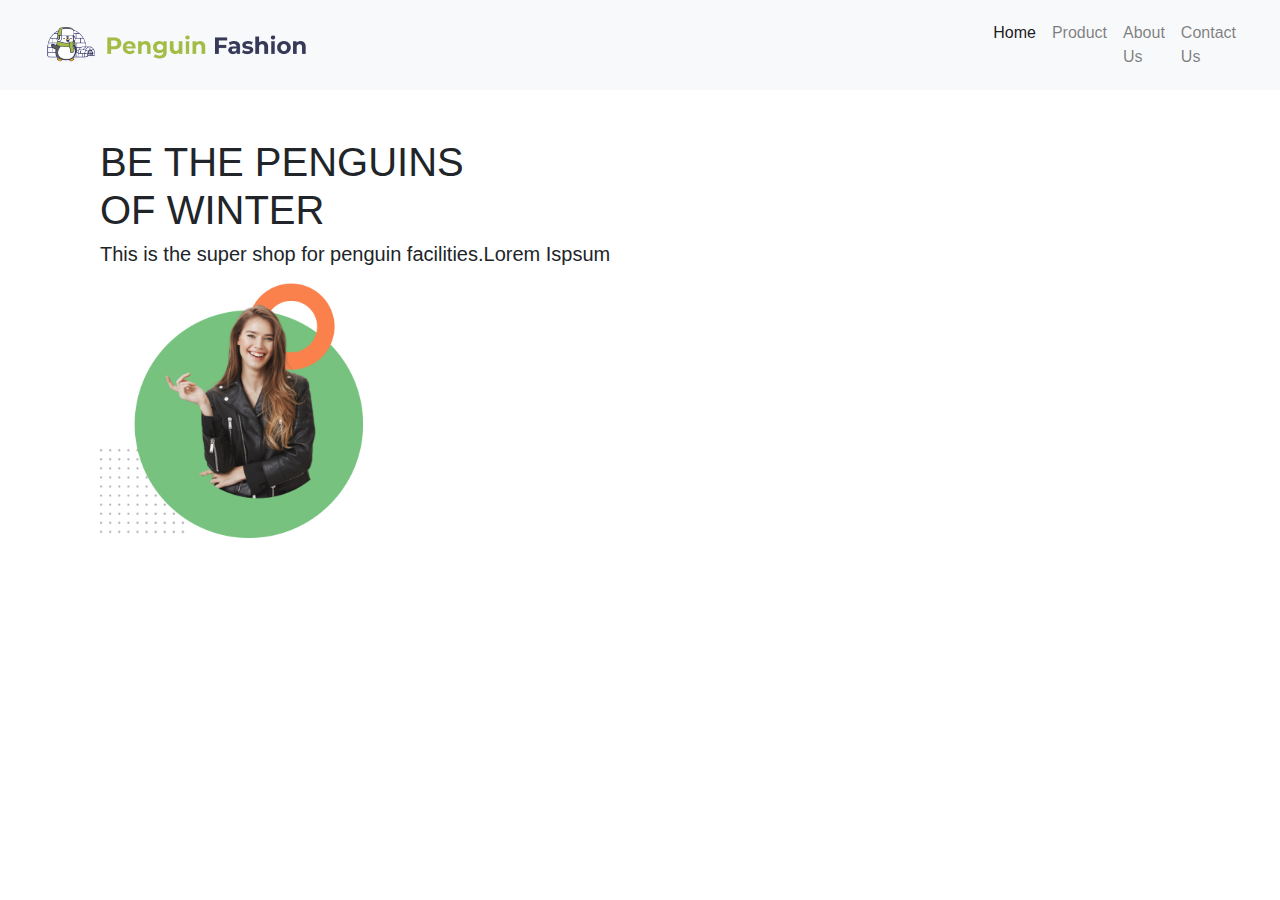
==== index.html @ 09fc7a87 "add" ====
<!doctype html>
<html lang="en">
  <head>
    <!-- Required meta tags -->
    <meta charset="utf-8">
    <meta name="viewport" content="width=device-width, initial-scale=1, shrink-to-fit=no">

    <!-- Bootstrap CSS -->
    <link rel="stylesheet" href="https://cdn.jsdelivr.net/npm/bootstrap@4.0.0/dist/css/bootstrap.min.css" integrity="sha384-Gn5384xqQ1aoWXA+058RXPxPg6fy4IWvTNh0E263XmFcJlSAwiGgFAW/dAiS6JXm" crossorigin="anonymous">
    <link rel="stylesheet" href="penguin.css">

    <title>Penguin Fashion Shop</title>
  </head>
  <body>
  <header class="">
    <nav class="navbar navbar-expand-lg navbar-light bg-light">
        <div class="container-fluid">
          <div class="container">
            <a class="navbar-brand" href="#"><img class="img-penguin" src="icon/a.png" alt=""></a>
          </div>
          <button class="navbar-toggler" type="button" data-bs-toggle="collapse" data-bs-target="#navbarNav" aria-controls="navbarNav" aria-expanded="false" aria-label="Toggle navigation">
            <span class="navbar-toggler-icon"></span>
          </button>
          <div class="collapse navbar-collapse spacing-nav" id="navbarNav ">
            <ul class="navbar-nav ">
              <li class="nav-item">
                <a class="nav-link active" aria-current="page" href="#">Home</a>
              </li>
              <li class="nav-item">
                <a class="nav-link" href="#">Product</a>
              </li>
              <li class="nav-item">
                <a class="nav-link" href="#">About Us</a>
              </li>
              <li class="nav-item">
                <a class="nav-link " href="#" tabindex="-1" aria-disabled="true">Contact Us</a>
              </li>
            </ul>
          </div>
        </div>
      </nav>

  </header>

  <main class="container mt-5">
  <div class="col-md-6">
  <h1 class="colours-p">BE THE PENGUINS<br>OF WINTER</h1>
  <h5>This is the super shop for penguin facilities.Lorem Ispsum</h5>

  </div>
  <div class="col-md-6">
    <img class="img-women" src="icon/green.png" alt="">
  </div>

  </main>

   






























    <script src="https://code.jquery.com/jquery-3.2.1.slim.min.js" integrity="sha384-KJ3o2DKtIkvYIK3UENzmM7KCkRr/rE9/Qpg6aAZGJwFDMVNA/GpGFF93hXpG5KkN" crossorigin="anonymous"></script>
    <script src="https://cdn.jsdelivr.net/npm/popper.js@1.12.9/dist/umd/popper.min.js" integrity="sha384-ApNbgh9B+Y1QKtv3Rn7W3mgPxhU9K/ScQsAP7hUibX39j7fakFPskvXusvfa0b4Q" crossorigin="anonymous"></script>
    <script src="https://cdn.jsdelivr.net/npm/bootstrap@4.0.0/dist/js/bootstrap.min.js" integrity="sha384-JZR6Spejh4U02d8jOt6vLEHfe/JQGiRRSQQxSfFWpi1MquVdAyjUar5+76PVCmYl" crossorigin="anonymous"></script>
  </body>
</html>
---- penguin.css ----
.img-penguin{
    width: 30%;
}
.spacing-nav{
   
    margin: 5px;
   
}
.img-women{
    width: 50%;
}
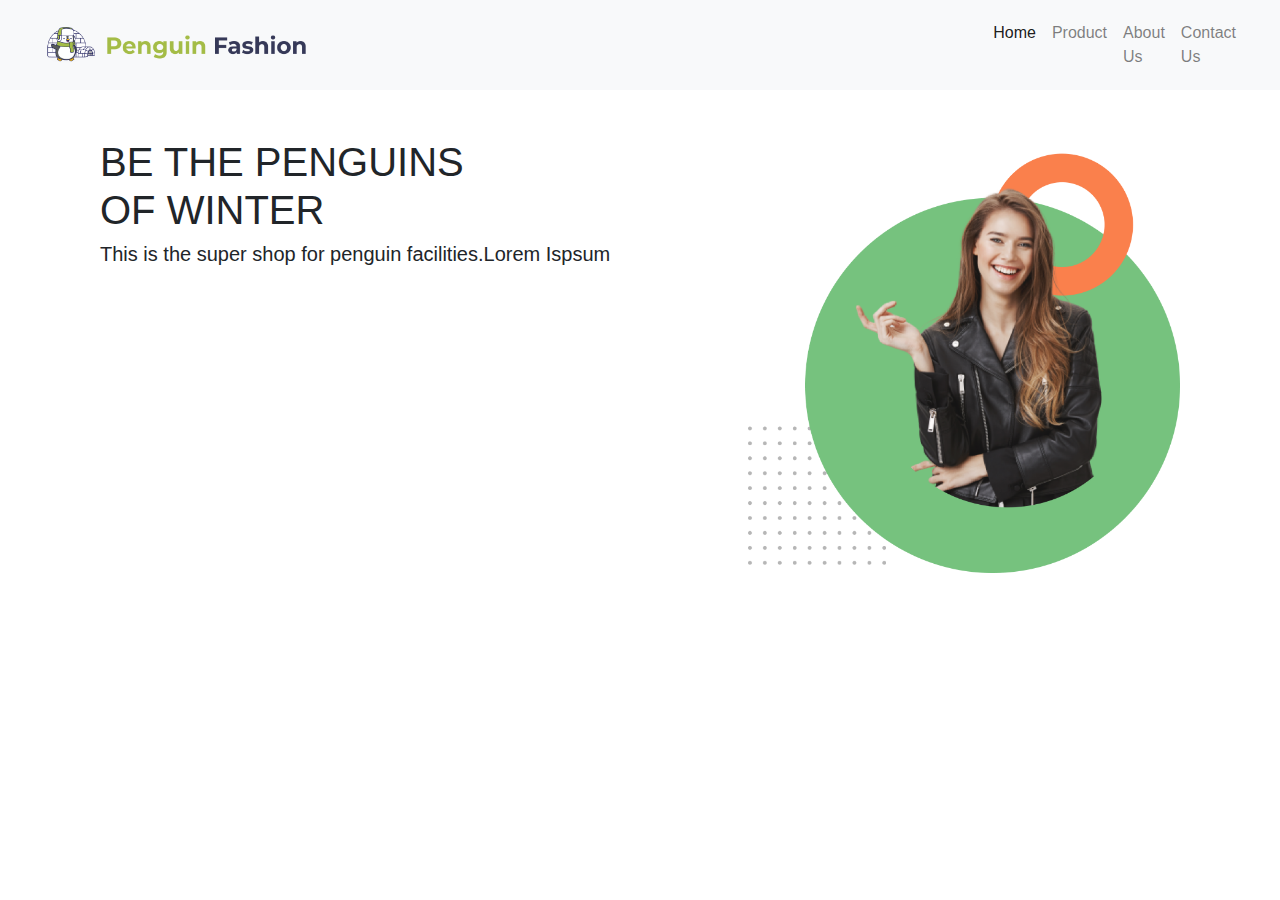
==== commit cfb9634e: "new section" ====
--- a/index.html
+++ b/index.html
@@ -42,15 +42,20 @@
 
   </header>
 
+  
   <main class="container mt-5">
-  <div class="col-md-6">
-  <h1 class="colours-p">BE THE PENGUINS<br>OF WINTER</h1>
-  <h5>This is the super shop for penguin facilities.Lorem Ispsum</h5>
-
-  </div>
-  <div class="col-md-6">
-    <img class="img-women" src="icon/green.png" alt="">
-  </div>
+    <div class="container">
+      <div class="row">
+        <div class="col-md-7">
+          <h1 class="colours-p">BE THE PENGUINS<br>OF WINTER</h1>
+          <h5>This is the super shop for penguin facilities.Lorem Ispsum</h5>
+        
+          </div>
+        <div class="col-md-5">
+          <img class="img-women" src="icon/green.png" alt="">
+        </div>
+      </div>
+  
 
   </main>
 
--- a/penguin.css
+++ b/penguin.css
@@ -7,5 +7,5 @@
    
 }
 .img-women{
-    width: 50%;
+    width: 100%;
 }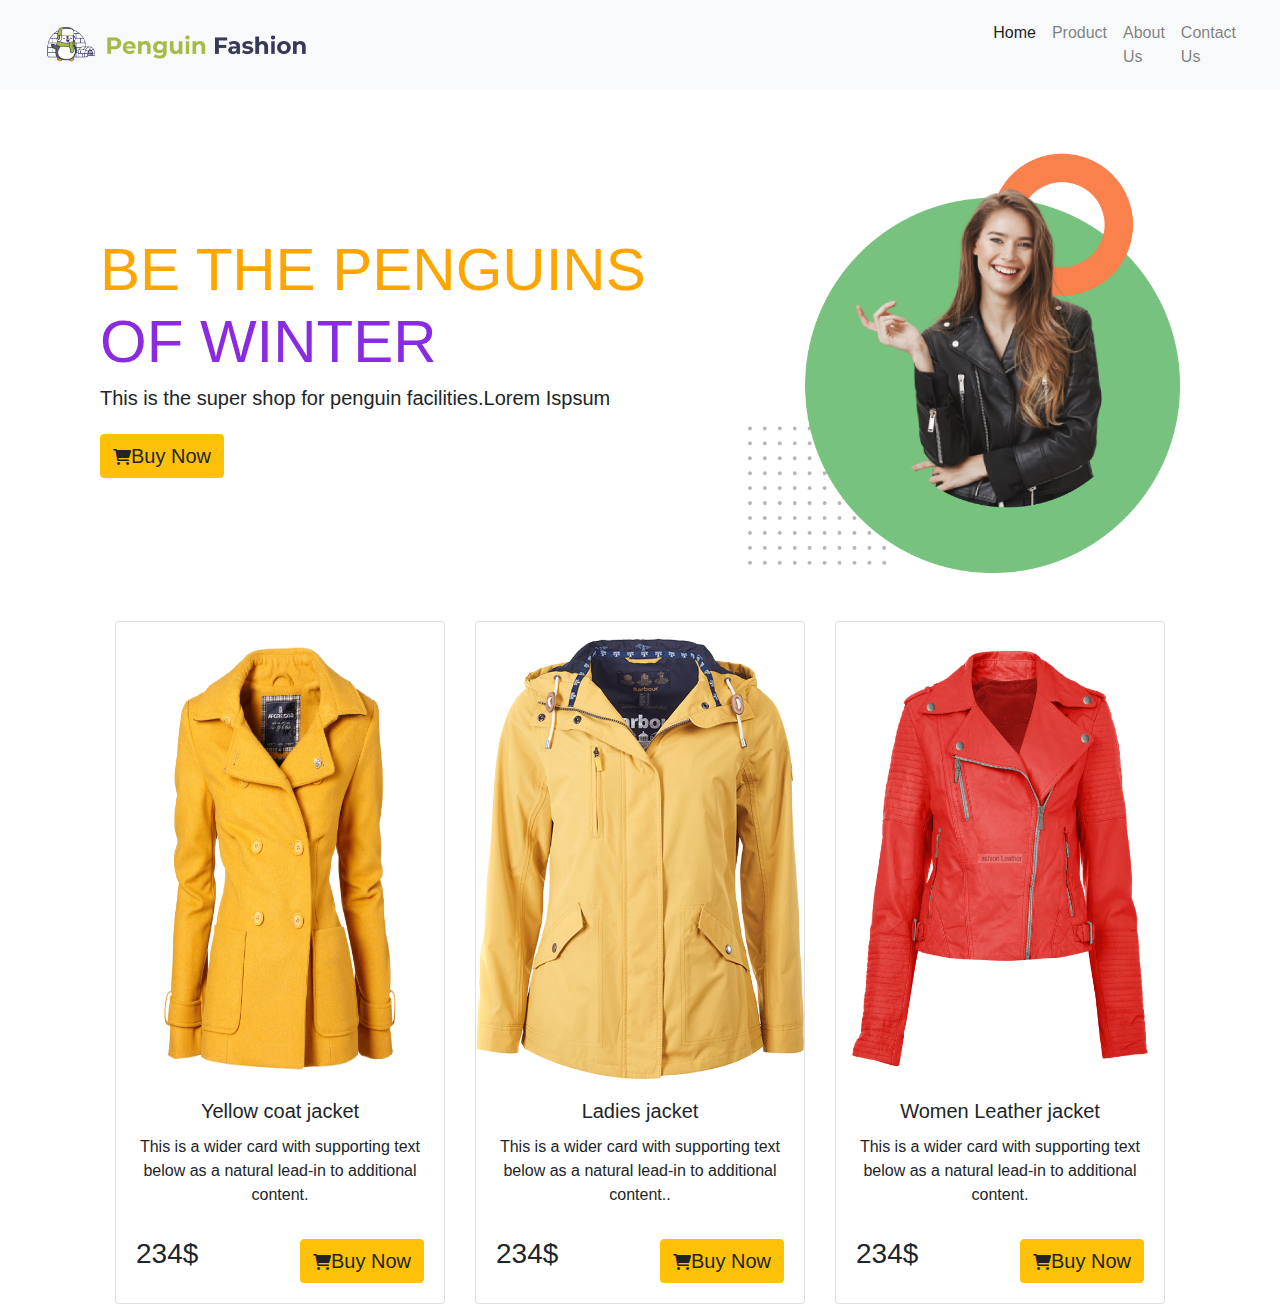
==== commit 81378941: "new section" ====
--- a/index.html
+++ b/index.html
@@ -7,8 +7,9 @@
 
     <!-- Bootstrap CSS -->
     <link rel="stylesheet" href="https://cdn.jsdelivr.net/npm/bootstrap@4.0.0/dist/css/bootstrap.min.css" integrity="sha384-Gn5384xqQ1aoWXA+058RXPxPg6fy4IWvTNh0E263XmFcJlSAwiGgFAW/dAiS6JXm" crossorigin="anonymous">
-    <link rel="stylesheet" href="penguin.css">
-
+    <link rel="stylesheet" href="css/penguin.css">
+    <link rel="stylesheet" href="css/all.min.css">
+    
     <title>Penguin Fashion Shop</title>
   </head>
   <body>
@@ -41,14 +42,18 @@
       </nav>
 
   </header>
-
+  
   
   <main class="container mt-5">
     <div class="container">
-      <div class="row">
+      <div class="row d-flex align-items-center">
         <div class="col-md-7">
-          <h1 class="colours-p">BE THE PENGUINS<br>OF WINTER</h1>
+          <h1 class="colours-p"><span class="colors">BE THE PENGUINS</span><br><span class="cr">OF WINTER</span></h1>
           <h5>This is the super shop for penguin facilities.Lorem Ispsum</h5>
+          
+          <div class="but">
+            <button class="btn btn-warning mt-3 buttonn"><i class="fa-solid fa-cart-shopping"></i><span class="but">Buy Now</span> </button>
+          </div>
         
           </div>
         <div class="col-md-5">
@@ -56,7 +61,56 @@
         </div>
       </div>
   
-
+      <section class="mt-5 container he">
+        <h3><Shoes></h3>
+        <div class="row row-cols-1 row-cols-md-3 g-4 mt-5 he">
+          <div class="col rounded-3 gb">
+            <div class="card h-100 shadow">
+              <img src="pic/jack-1.png" class="card-img-top igm shadow mt-3 rounded-3" alt="...">
+              <div class="card-body">
+                <h5 class="card-title fw-bold text-center">Yellow coat jacket</h5>
+                <p class="card-text text-center">This is a wider card with supporting text below as a natural lead-in to additional content.</p>
+                <div class="d-flex justify-content-between align-items-center">
+                  <h3 class="mt-2">234$</h3>
+                  <div class="but">
+                    <button class="btn btn-warning mt-3 buttonn"><i class="fa-solid fa-cart-shopping"></i><span class="but">Buy Now</span> </button>
+                  </div>
+                 </div>
+              </div>
+            </div>
+          </div>
+          <div class="col rounded-3 gb">
+            <div class="card h-100 shadow">
+              <img src="pic/jack-2.png" class="card-img-top igm mt-3 rounded-3" alt="...">
+              <div class="card-body">
+                <h5 class="card-title fw-bold text-center ">Ladies jacket</h5>
+                <p class="card-text text-center">This is a wider card with supporting text below as a natural lead-in to additional content..</p>
+               <div class="d-flex justify-content-between align-items-center">
+                <h3 class="mt-2">234$</h3>
+                <div class="but">
+                  <button class="btn btn-warning mt-3 buttonn"><i class="fa-solid fa-cart-shopping"></i><span class="but">Buy Now</span> </button>
+                </div>
+               </div>
+              </div>
+            </div>
+          </div>
+          <div class="col rounded-3 gb">
+            <div class="card h-100 shadow">
+              <img src="pic/jack-3.png" class="card-img-top mt-3 shadow igm rounded-3" alt="...">
+              <div class="card-body">
+                <h5 class="card-title fw-bold text-center">Women Leather jacket</h5>
+                <p class="card-text text-center">This is a wider card with supporting text below as a natural lead-in to additional content. </p>
+                <div class="d-flex justify-content-between align-items-center">
+                  <h3 class="mt-2">234$</h3>
+                  <div class="but">
+                    <button class="btn btn-warning mt-3 buttonn"><i class="fa-solid fa-cart-shopping"></i><span class="but">Buy Now</span> </button>
+                  </div>
+                 </div>
+              </div>
+            </div>
+          </div>
+        </div>
+       </section>
   </main>
 
    
--- a/css/penguin.css
+++ b/css/penguin.css
@@ -0,0 +1,35 @@
+.img-penguin{
+    width: 30%;
+}
+.spacing-nav{
+   
+    margin: 5px;
+   
+}
+.img-women{
+    width: 100%;
+}
+.colors{
+    color: orange;
+}
+.cr{
+    color: blueviolet;
+}
+.colours-p{
+    font-size: 60px;
+}
+.but{
+    font-weight: 800px;
+    font-size: 20px;
+}
+.igm{
+    width: 100%;
+    height: 80%;
+    
+}
+.he{
+    height: 40%;
+}
+.gb{
+    background-color: f1f1f1;
+}--- a/css/all.min.css
+++ b/css/all.min.css
@@ -0,0 +1,6 @@
+/*!
+ * Font Awesome Free 6.2.0 by @fontawesome - https://fontawesome.com
+ * License - https://fontawesome.com/license/free (Icons: CC BY 4.0, Fonts: SIL OFL 1.1, Code: MIT License)
+ * Copyright 2022 Fonticons, Inc.
+ */
+.fa{font-family:var(--fa-style-family,"Font Awesome 6 Free");font-weight:var(--fa-style,900)}.fa,.fa-brands,.fa-classic,.fa-regular,.fa-sharp,.fa-solid,.fab,.far,.fas{-moz-osx-font-smoothing:grayscale;-webkit-font-smoothing:antialiased;display:var(--fa-display,inline-block);font-style:normal;font-variant:normal;line-height:1;text-rendering:auto}.fa-classic,.fa-regular,.fa-solid,.far,.fas{font-family:"Font Awesome 6 Free"}.fa-brands,.fab{font-family:"Font Awesome 6 Brands"}.fa-1x{font-size:1em}.fa-2x{font-size:2em}.fa-3x{font-size:3em}.fa-4x{font-size:4em}.fa-5x{font-size:5em}.fa-6x{font-size:6em}.fa-7x{font-size:7em}.fa-8x{font-size:8em}.fa-9x{font-size:9em}.fa-10x{font-size:10em}.fa-2xs{font-size:.625em;line-height:.1em;vertical-align:.225em}.fa-xs{font-size:.75em;line-height:.08333em;vertical-align:.125em}.fa-sm{font-size:.875em;line-height:.07143em;vertical-align:.05357em}.fa-lg{font-size:1.25em;line-height:.05em;vertical-align:-.075em}.fa-xl{font-size:1.5em;line-height:.04167em;vertical-align:-.125em}.fa-2xl{font-size:2em;line-height:.03125em;vertical-align:-.1875em}.fa-fw{text-align:center;width:1.25em}.fa-ul{list-style-type:none;margin-left:var(--fa-li-margin,2.5em);padding-left:0}.fa-ul>li{position:relative}.fa-li{left:calc(var(--fa-li-width, 2em)*-1);position:absolute;text-align:center;width:var(--fa-li-width,2em);line-height:inherit}.fa-border{border-radius:var(--fa-border-radius,.1em);border:var(--fa-border-width,.08em) var(--fa-border-style,solid) var(--fa-border-color,#eee);padding:var(--fa-border-padding,.2em .25em .15em)}.fa-pull-left{float:left;margin-right:var(--fa-pull-margin,.3em)}.fa-pull-right{float:right;margin-left:var(--fa-pull-margin,.3em)}.fa-beat{-webkit-animation-name:fa-beat;animation-name:fa-beat;-webkit-animation-delay:var(--fa-animation-delay,0s);animation-delay:var(--fa-animation-delay,0s);-webkit-animation-direction:var(--fa-animation-direction,normal);animation-direction:var(--fa-animation-direction,normal);-webkit-animation-duration:var(--fa-animation-duration,1s);animation-duration:var(--fa-animation-duration,1s);-webkit-animation-iteration-count:var(--fa-animation-iteration-count,infinite);animation-iteration-count:var(--fa-animation-iteration-count,infinite);-webkit-animation-timing-function:var(--fa-animation-timing,ease-in-out);animation-timing-function:var(--fa-animation-timing,ease-in-out)}.fa-bounce{-webkit-animation-name:fa-bounce;animation-name:fa-bounce;-webkit-animation-delay:var(--fa-animation-delay,0s);animation-delay:var(--fa-animation-delay,0s);-webkit-animation-direction:var(--fa-animation-direction,normal);animation-direction:var(--fa-animation-direction,normal);-webkit-animation-duration:var(--fa-animation-duration,1s);animation-duration:var(--fa-animation-duration,1s);-webkit-animation-iteration-count:var(--fa-animation-iteration-count,infinite);animation-iteration-count:var(--fa-animation-iteration-count,infinite);-webkit-animation-timing-function:var(--fa-animation-timing,cubic-bezier(.28,.84,.42,1));animation-timing-function:var(--fa-animation-timing,cubic-bezier(.28,.84,.42,1))}.fa-fade{-webkit-animation-name:fa-fade;animation-name:fa-fade;-webkit-animation-iteration-count:var(--fa-animation-iteration-count,infinite);animation-iteration-count:var(--fa-animation-iteration-count,infinite);-webkit-animation-timing-function:var(--fa-animation-timing,cubic-bezier(.4,0,.6,1));animation-timing-function:var(--fa-animation-timing,cubic-bezier(.4,0,.6,1))}.fa-beat-fade,.fa-fade{-webkit-animation-delay:var(--fa-animation-delay,0s);animation-delay:var(--fa-animation-delay,0s);-webkit-animation-direction:var(--fa-animation-direction,normal);animation-direction:var(--fa-animation-direction,normal);-webkit-animation-duration:var(--fa-animation-duration,1s);animation-duration:var(--fa-animation-duration,1s)}.fa-beat-fade{-webkit-animation-name:fa-beat-fade;animation-name:fa-beat-fade;-webkit-animation-iteration-count:var(--fa-animation-iteration-count,infinite);animation-iteration-count:var(--fa-animation-iteration-count,infinite);-webkit-animation-timing-function:var(--fa-animation-timing,cubic-bezier(.4,0,.6,1));animation-timing-function:var(--fa-animation-timing,cubic-bezier(.4,0,.6,1))}.fa-flip{-webkit-animation-name:fa-flip;animation-name:fa-flip;-webkit-animation-delay:var(--fa-animation-delay,0s);animation-delay:var(--fa-animation-delay,0s);-webkit-animation-direction:var(--fa-animation-direction,normal);animation-direction:var(--fa-animation-direction,normal);-webkit-animation-duration:var(--fa-animation-duration,1s);animation-duration:var(--fa-animation-duration,1s);-webkit-animation-iteration-count:var(--fa-animation-iteration-count,infinite);animation-iteration-count:var(--fa-animation-iteration-count,infinite);-webkit-animation-timing-function:var(--fa-animation-timing,ease-in-out);animation-timing-function:var(--fa-animation-timing,ease-in-out)}.fa-shake{-webkit-animation-name:fa-shake;animation-name:fa-shake;-webkit-animation-duration:var(--fa-animation-duration,1s);animation-duration:var(--fa-animation-duration,1s);-webkit-animation-iteration-count:var(--fa-animation-iteration-count,infinite);animation-iteration-count:var(--fa-animation-iteration-count,infinite);-webkit-animation-timing-function:var(--fa-animation-timing,linear);animation-timing-function:var(--fa-animation-timing,linear)}.fa-shake,.fa-spin{-webkit-animation-delay:var(--fa-animation-delay,0s);animation-delay:var(--fa-animation-delay,0s);-webkit-animation-direction:var(--fa-animation-direction,normal);animation-direction:var(--fa-animation-direction,normal)}.fa-spin{-webkit-animation-name:fa-spin;animation-name:fa-spin;-webkit-animation-duration:var(--fa-animation-duration,2s);animation-duration:var(--fa-animation-duration,2s);-webkit-animation-iteration-count:var(--fa-animation-iteration-count,infinite);animation-iteration-count:var(--fa-animation-iteration-count,infinite);-webkit-animation-timing-function:var(--fa-animation-timing,linear);animation-timing-function:var(--fa-animation-timing,linear)}.fa-spin-reverse{--fa-animation-direction:reverse}.fa-pulse,.fa-spin-pulse{-webkit-animation-name:fa-spin;animation-name:fa-spin;-webkit-animation-direction:var(--fa-animation-direction,normal);animation-direction:var(--fa-animation-direction,normal);-webkit-animation-duration:var(--fa-animation-duration,1s);animation-duration:var(--fa-animation-duration,1s);-webkit-animation-iteration-count:var(--fa-animation-iteration-count,infinite);animation-iteration-count:var(--fa-animation-iteration-count,infinite);-webkit-animation-timing-function:var(--fa-animation-timing,steps(8));animation-timing-function:var(--fa-animation-timing,steps(8))}@media (prefers-reduced-motion:reduce){.fa-beat,.fa-beat-fade,.fa-bounce,.fa-fade,.fa-flip,.fa-pulse,.fa-shake,.fa-spin,.fa-spin-pulse{-webkit-animation-delay:-1ms;animation-delay:-1ms;-webkit-animation-duration:1ms;animation-duration:1ms;-webkit-animation-iteration-count:1;animation-iteration-count:1;transition-delay:0s;transition-duration:0s}}@-webkit-keyframes fa-beat{0%,90%{-webkit-transform:scale(1);transform:scale(1)}45%{-webkit-transform:scale(var(--fa-beat-scale,1.25));transform:scale(var(--fa-beat-scale,1.25))}}@keyframes fa-beat{0%,90%{-webkit-transform:scale(1);transform:scale(1)}45%{-webkit-transform:scale(var(--fa-beat-scale,1.25));transform:scale(var(--fa-beat-scale,1.25))}}@-webkit-keyframes fa-bounce{0%{-webkit-transform:scale(1) translateY(0);transform:scale(1) translateY(0)}10%{-webkit-transform:scale(var(--fa-bounce-start-scale-x,1.1),var(--fa-bounce-start-scale-y,.9)) translateY(0);transform:scale(var(--fa-bounce-start-scale-x,1.1),var(--fa-bounce-start-scale-y,.9)) translateY(0)}30%{-webkit-transform:scale(var(--fa-bounce-jump-scale-x,.9),var(--fa-bounce-jump-scale-y,1.1)) translateY(var(--fa-bounce-height,-.5em));transform:scale(var(--fa-bounce-jump-scale-x,.9),var(--fa-bounce-jump-scale-y,1.1)) translateY(var(--fa-bounce-height,-.5em))}50%{-webkit-transform:scale(var(--fa-bounce-land-scale-x,1.05),var(--fa-bounce-land-scale-y,.95)) translateY(0);transform:scale(var(--fa-bounce-land-scale-x,1.05),var(--fa-bounce-land-scale-y,.95)) translateY(0)}57%{-webkit-transform:scale(1) translateY(var(--fa-bounce-rebound,-.125em));transform:scale(1) translateY(var(--fa-bounce-rebound,-.125em))}64%{-webkit-transform:scale(1) translateY(0);transform:scale(1) translateY(0)}to{-webkit-transform:scale(1) translateY(0);transform:scale(1) translateY(0)}}@keyframes fa-bounce{0%{-webkit-transform:scale(1) translateY(0);transform:scale(1) translateY(0)}10%{-webkit-transform:scale(var(--fa-bounce-start-scale-x,1.1),var(--fa-bounce-start-scale-y,.9)) translateY(0);transform:scale(var(--fa-bounce-start-scale-x,1.1),var(--fa-bounce-start-scale-y,.9)) translateY(0)}30%{-webkit-transform:scale(var(--fa-bounce-jump-scale-x,.9),var(--fa-bounce-jump-scale-y,1.1)) translateY(var(--fa-bounce-height,-.5em));transform:scale(var(--fa-bounce-jump-scale-x,.9),var(--fa-bounce-jump-scale-y,1.1)) translateY(var(--fa-bounce-height,-.5em))}50%{-webkit-transform:scale(var(--fa-bounce-land-scale-x,1.05),var(--fa-bounce-land-scale-y,.95)) translateY(0);transform:scale(var(--fa-bounce-land-scale-x,1.05),var(--fa-bounce-land-scale-y,.95)) translateY(0)}57%{-webkit-transform:scale(1) translateY(var(--fa-bounce-rebound,-.125em));transform:scale(1) translateY(var(--fa-bounce-rebound,-.125em))}64%{-webkit-transform:scale(1) translateY(0);transform:scale(1) translateY(0)}to{-webkit-transform:scale(1) translateY(0);transform:scale(1) translateY(0)}}@-webkit-keyframes fa-fade{50%{opacity:var(--fa-fade-opacity,.4)}}@keyframes fa-fade{50%{opacity:var(--fa-fade-opacity,.4)}}@-webkit-keyframes fa-beat-fade{0%,to{opacity:var(--fa-beat-fade-opacity,.4);-webkit-transform:scale(1);transform:scale(1)}50%{opacity:1;-webkit-transform:scale(var(--fa-beat-fade-scale,1.125));transform:scale(var(--fa-beat-fade-scale,1.125))}}@keyframes fa-beat-fade{0%,to{opacity:var(--fa-beat-fade-opacity,.4);-webkit-transform:scale(1);transform:scale(1)}50%{opacity:1;-webkit-transform:scale(var(--fa-beat-fade-scale,1.125));transform:scale(var(--fa-beat-fade-scale,1.125))}}@-webkit-keyframes fa-flip{50%{-webkit-transform:rotate3d(var(--fa-flip-x,0),var(--fa-flip-y,1),var(--fa-flip-z,0),var(--fa-flip-angle,-180deg));transform:rotate3d(var(--fa-flip-x,0),var(--fa-flip-y,1),var(--fa-flip-z,0),var(--fa-flip-angle,-180deg))}}@keyframes fa-flip{50%{-webkit-transform:rotate3d(var(--fa-flip-x,0),var(--fa-flip-y,1),var(--fa-flip-z,0),var(--fa-flip-angle,-180deg));transform:rotate3d(var(--fa-flip-x,0),var(--fa-flip-y,1),var(--fa-flip-z,0),var(--fa-flip-angle,-180deg))}}@-webkit-keyframes fa-shake{0%{-webkit-transform:rotate(-15deg);transform:rotate(-15deg)}4%{-webkit-transform:rotate(15deg);transform:rotate(15deg)}8%,24%{-webkit-transform:rotate(-18deg);transform:rotate(-18deg)}12%,28%{-webkit-transform:rotate(18deg);transform:rotate(18deg)}16%{-webkit-transform:rotate(-22deg);transform:rotate(-22deg)}20%{-webkit-transform:rotate(22deg);transform:rotate(22deg)}32%{-webkit-transform:rotate(-12deg);transform:rotate(-12deg)}36%{-webkit-transform:rotate(12deg);transform:rotate(12deg)}40%,to{-webkit-transform:rotate(0deg);transform:rotate(0deg)}}@keyframes fa-shake{0%{-webkit-transform:rotate(-15deg);transform:rotate(-15deg)}4%{-webkit-transform:rotate(15deg);transform:rotate(15deg)}8%,24%{-webkit-transform:rotate(-18deg);transform:rotate(-18deg)}12%,28%{-webkit-transform:rotate(18deg);transform:rotate(18deg)}16%{-webkit-transform:rotate(-22deg);transform:rotate(-22deg)}20%{-webkit-transform:rotate(22deg);transform:rotate(22deg)}32%{-webkit-transform:rotate(-12deg);transform:rotate(-12deg)}36%{-webkit-transform:rotate(12deg);transform:rotate(12deg)}40%,to{-webkit-transform:rotate(0deg);transform:rotate(0deg)}}@-webkit-keyframes fa-spin{0%{-webkit-transform:rotate(0deg);transform:rotate(0deg)}to{-webkit-transform:rotate(1turn);transform:rotate(1turn)}}@keyframes fa-spin{0%{-webkit-transform:rotate(0deg);transform:rotate(0deg)}to{-webkit-transform:rotate(1turn);transform:rotate(1turn)}}.fa-rotate-90{-webkit-transform:rotate(90deg);transform:rotate(90deg)}.fa-rotate-180{-webkit-transform:rotate(180deg);transform:rotate(180deg)}.fa-rotate-270{-webkit-transform:rotate(270deg);transform:rotate(270deg)}.fa-flip-horizontal{-webkit-transform:scaleX(-1);transform:scaleX(-1)}.fa-flip-vertical{-webkit-transform:scaleY(-1);transform:scaleY(-1)}.fa-flip-both,.fa-flip-horizontal.fa-flip-vertical{-webkit-transform:scale(-1);transform:scale(-1)}.fa-rotate-by{-webkit-transform:rotate(var(--fa-rotate-angle,none));transform:rotate(var(--fa-rotate-angle,none))}.fa-stack{display:inline-block;height:2em;line-height:2em;position:relative;vertical-align:middle;width:2.5em}.fa-stack-1x,.fa-stack-2x{left:0;position:absolute;text-align:center;width:100%;z-index:var(--fa-stack-z-index,auto)}.fa-stack-1x{line-height:inherit}.fa-stack-2x{font-size:2em}.fa-inverse{color:var(--fa-inverse,#fff)}.fa-0:before{content:"\30"}.fa-1:before{content:"\31"}.fa-2:before{content:"\32"}.fa-3:before{content:"\33"}.fa-4:before{content:"\34"}.fa-5:before{content:"\35"}.fa-6:before{content:"\36"}.fa-7:before{content:"\37"}.fa-8:before{content:"\38"}.fa-9:before{content:"\39"}.fa-fill-drip:before{content:"\f576"}.fa-arrows-to-circle:before{content:"\e4bd"}.fa-chevron-circle-right:before,.fa-circle-chevron-right:before{content:"\f138"}.fa-at:before{content:"\40"}.fa-trash-alt:before,.fa-trash-can:before{content:"\f2ed"}.fa-text-height:before{content:"\f034"}.fa-user-times:before,.fa-user-xmark:before{content:"\f235"}.fa-stethoscope:before{content:"\f0f1"}.fa-comment-alt:before,.fa-message:before{content:"\f27a"}.fa-info:before{content:"\f129"}.fa-compress-alt:before,.fa-down-left-and-up-right-to-center:before{content:"\f422"}.fa-explosion:before{content:"\e4e9"}.fa-file-alt:before,.fa-file-lines:before,.fa-file-text:before{content:"\f15c"}.fa-wave-square:before{content:"\f83e"}.fa-ring:before{content:"\f70b"}.fa-building-un:before{content:"\e4d9"}.fa-dice-three:before{content:"\f527"}.fa-calendar-alt:before,.fa-calendar-days:before{content:"\f073"}.fa-anchor-circle-check:before{content:"\e4aa"}.fa-building-circle-arrow-right:before{content:"\e4d1"}.fa-volleyball-ball:before,.fa-volleyball:before{content:"\f45f"}.fa-arrows-up-to-line:before{content:"\e4c2"}.fa-sort-desc:before,.fa-sort-down:before{content:"\f0dd"}.fa-circle-minus:before,.fa-minus-circle:before{content:"\f056"}.fa-door-open:before{content:"\f52b"}.fa-right-from-bracket:before,.fa-sign-out-alt:before{content:"\f2f5"}.fa-atom:before{content:"\f5d2"}.fa-soap:before{content:"\e06e"}.fa-heart-music-camera-bolt:before,.fa-icons:before{content:"\f86d"}.fa-microphone-alt-slash:before,.fa-microphone-lines-slash:before{content:"\f539"}.fa-bridge-circle-check:before{content:"\e4c9"}.fa-pump-medical:before{content:"\e06a"}.fa-fingerprint:before{content:"\f577"}.fa-hand-point-right:before{content:"\f0a4"}.fa-magnifying-glass-location:before,.fa-search-location:before{content:"\f689"}.fa-forward-step:before,.fa-step-forward:before{content:"\f051"}.fa-face-smile-beam:before,.fa-smile-beam:before{content:"\f5b8"}.fa-flag-checkered:before{content:"\f11e"}.fa-football-ball:before,.fa-football:before{content:"\f44e"}.fa-school-circle-exclamation:before{content:"\e56c"}.fa-crop:before{content:"\f125"}.fa-angle-double-down:before,.fa-angles-down:before{content:"\f103"}.fa-users-rectangle:before{content:"\e594"}.fa-people-roof:before{content:"\e537"}.fa-people-line:before{content:"\e534"}.fa-beer-mug-empty:before,.fa-beer:before{content:"\f0fc"}.fa-diagram-predecessor:before{content:"\e477"}.fa-arrow-up-long:before,.fa-long-arrow-up:before{content:"\f176"}.fa-burn:before,.fa-fire-flame-simple:before{content:"\f46a"}.fa-male:before,.fa-person:before{content:"\f183"}.fa-laptop:before{content:"\f109"}.fa-file-csv:before{content:"\f6dd"}.fa-menorah:before{content:"\f676"}.fa-truck-plane:before{content:"\e58f"}.fa-record-vinyl:before{content:"\f8d9"}.fa-face-grin-stars:before,.fa-grin-stars:before{content:"\f587"}.fa-bong:before{content:"\f55c"}.fa-pastafarianism:before,.fa-spaghetti-monster-flying:before{content:"\f67b"}.fa-arrow-down-up-across-line:before{content:"\e4af"}.fa-spoon:before,.fa-utensil-spoon:before{content:"\f2e5"}.fa-jar-wheat:before{content:"\e517"}.fa-envelopes-bulk:before,.fa-mail-bulk:before{content:"\f674"}.fa-file-circle-exclamation:before{content:"\e4eb"}.fa-circle-h:before,.fa-hospital-symbol:before{content:"\f47e"}.fa-pager:before{content:"\f815"}.fa-address-book:before,.fa-contact-book:before{content:"\f2b9"}.fa-strikethrough:before{content:"\f0cc"}.fa-k:before{content:"\4b"}.fa-landmark-flag:before{content:"\e51c"}.fa-pencil-alt:before,.fa-pencil:before{content:"\f303"}.fa-backward:before{content:"\f04a"}.fa-caret-right:before{content:"\f0da"}.fa-comments:before{content:"\f086"}.fa-file-clipboard:before,.fa-paste:before{content:"\f0ea"}.fa-code-pull-request:before{content:"\e13c"}.fa-clipboard-list:before{content:"\f46d"}.fa-truck-loading:before,.fa-truck-ramp-box:before{content:"\f4de"}.fa-user-check:before{content:"\f4fc"}.fa-vial-virus:before{content:"\e597"}.fa-sheet-plastic:before{content:"\e571"}.fa-blog:before{content:"\f781"}.fa-user-ninja:before{content:"\f504"}.fa-person-arrow-up-from-line:before{content:"\e539"}.fa-scroll-torah:before,.fa-torah:before{content:"\f6a0"}.fa-broom-ball:before,.fa-quidditch-broom-ball:before,.fa-quidditch:before{content:"\f458"}.fa-toggle-off:before{content:"\f204"}.fa-archive:before,.fa-box-archive:before{content:"\f187"}.fa-person-drowning:before{content:"\e545"}.fa-arrow-down-9-1:before,.fa-sort-numeric-desc:before,.fa-sort-numeric-down-alt:before{content:"\f886"}.fa-face-grin-tongue-squint:before,.fa-grin-tongue-squint:before{content:"\f58a"}.fa-spray-can:before{content:"\f5bd"}.fa-truck-monster:before{content:"\f63b"}.fa-w:before{content:"\57"}.fa-earth-africa:before,.fa-globe-africa:before{content:"\f57c"}.fa-rainbow:before{content:"\f75b"}.fa-circle-notch:before{content:"\f1ce"}.fa-tablet-alt:before,.fa-tablet-screen-button:before{content:"\f3fa"}.fa-paw:before{content:"\f1b0"}.fa-cloud:before{content:"\f0c2"}.fa-trowel-bricks:before{content:"\e58a"}.fa-face-flushed:before,.fa-flushed:before{content:"\f579"}.fa-hospital-user:before{content:"\f80d"}.fa-tent-arrow-left-right:before{content:"\e57f"}.fa-gavel:before,.fa-legal:before{content:"\f0e3"}.fa-binoculars:before{content:"\f1e5"}.fa-microphone-slash:before{content:"\f131"}.fa-box-tissue:before{content:"\e05b"}.fa-motorcycle:before{content:"\f21c"}.fa-bell-concierge:before,.fa-concierge-bell:before{content:"\f562"}.fa-pen-ruler:before,.fa-pencil-ruler:before{content:"\f5ae"}.fa-people-arrows-left-right:before,.fa-people-arrows:before{content:"\e068"}.fa-mars-and-venus-burst:before{content:"\e523"}.fa-caret-square-right:before,.fa-square-caret-right:before{content:"\f152"}.fa-cut:before,.fa-scissors:before{content:"\f0c4"}.fa-sun-plant-wilt:before{content:"\e57a"}.fa-toilets-portable:before{content:"\e584"}.fa-hockey-puck:before{content:"\f453"}.fa-table:before{content:"\f0ce"}.fa-magnifying-glass-arrow-right:before{content:"\e521"}.fa-digital-tachograph:before,.fa-tachograph-digital:before{content:"\f566"}.fa-users-slash:before{content:"\e073"}.fa-clover:before{content:"\e139"}.fa-mail-reply:before,.fa-reply:before{content:"\f3e5"}.fa-star-and-crescent:before{content:"\f699"}.fa-house-fire:before{content:"\e50c"}.fa-minus-square:before,.fa-square-minus:before{content:"\f146"}.fa-helicopter:before{content:"\f533"}.fa-compass:before{content:"\f14e"}.fa-caret-square-down:before,.fa-square-caret-down:before{content:"\f150"}.fa-file-circle-question:before{content:"\e4ef"}.fa-laptop-code:before{content:"\f5fc"}.fa-swatchbook:before{content:"\f5c3"}.fa-prescription-bottle:before{content:"\f485"}.fa-bars:before,.fa-navicon:before{content:"\f0c9"}.fa-people-group:before{content:"\e533"}.fa-hourglass-3:before,.fa-hourglass-end:before{content:"\f253"}.fa-heart-broken:before,.fa-heart-crack:before{content:"\f7a9"}.fa-external-link-square-alt:before,.fa-square-up-right:before{content:"\f360"}.fa-face-kiss-beam:before,.fa-kiss-beam:before{content:"\f597"}.fa-film:before{content:"\f008"}.fa-ruler-horizontal:before{content:"\f547"}.fa-people-robbery:before{content:"\e536"}.fa-lightbulb:before{content:"\f0eb"}.fa-caret-left:before{content:"\f0d9"}.fa-circle-exclamation:before,.fa-exclamation-circle:before{content:"\f06a"}.fa-school-circle-xmark:before{content:"\e56d"}.fa-arrow-right-from-bracket:before,.fa-sign-out:before{content:"\f08b"}.fa-chevron-circle-down:before,.fa-circle-chevron-down:before{content:"\f13a"}.fa-unlock-alt:before,.fa-unlock-keyhole:before{content:"\f13e"}.fa-cloud-showers-heavy:before{content:"\f740"}.fa-headphones-alt:before,.fa-headphones-simple:before{content:"\f58f"}.fa-sitemap:before{content:"\f0e8"}.fa-circle-dollar-to-slot:before,.fa-donate:before{content:"\f4b9"}.fa-memory:before{content:"\f538"}.fa-road-spikes:before{content:"\e568"}.fa-fire-burner:before{content:"\e4f1"}.fa-flag:before{content:"\f024"}.fa-hanukiah:before{content:"\f6e6"}.fa-feather:before{content:"\f52d"}.fa-volume-down:before,.fa-volume-low:before{content:"\f027"}.fa-comment-slash:before{content:"\f4b3"}.fa-cloud-sun-rain:before{content:"\f743"}.fa-compress:before{content:"\f066"}.fa-wheat-alt:before,.fa-wheat-awn:before{content:"\e2cd"}.fa-ankh:before{content:"\f644"}.fa-hands-holding-child:before{content:"\e4fa"}.fa-asterisk:before{content:"\2a"}.fa-check-square:before,.fa-square-check:before{content:"\f14a"}.fa-peseta-sign:before{content:"\e221"}.fa-header:before,.fa-heading:before{content:"\f1dc"}.fa-ghost:before{content:"\f6e2"}.fa-list-squares:before,.fa-list:before{content:"\f03a"}.fa-phone-square-alt:before,.fa-square-phone-flip:before{content:"\f87b"}.fa-cart-plus:before{content:"\f217"}.fa-gamepad:before{content:"\f11b"}.fa-circle-dot:before,.fa-dot-circle:before{content:"\f192"}.fa-dizzy:before,.fa-face-dizzy:before{content:"\f567"}.fa-egg:before{content:"\f7fb"}.fa-house-medical-circle-xmark:before{content:"\e513"}.fa-campground:before{content:"\f6bb"}.fa-folder-plus:before{content:"\f65e"}.fa-futbol-ball:before,.fa-futbol:before,.fa-soccer-ball:before{content:"\f1e3"}.fa-paint-brush:before,.fa-paintbrush:before{content:"\f1fc"}.fa-lock:before{content:"\f023"}.fa-gas-pump:before{content:"\f52f"}.fa-hot-tub-person:before,.fa-hot-tub:before{content:"\f593"}.fa-map-location:before,.fa-map-marked:before{content:"\f59f"}.fa-house-flood-water:before{content:"\e50e"}.fa-tree:before{content:"\f1bb"}.fa-bridge-lock:before{content:"\e4cc"}.fa-sack-dollar:before{content:"\f81d"}.fa-edit:before,.fa-pen-to-square:before{content:"\f044"}.fa-car-side:before{content:"\f5e4"}.fa-share-alt:before,.fa-share-nodes:before{content:"\f1e0"}.fa-heart-circle-minus:before{content:"\e4ff"}.fa-hourglass-2:before,.fa-hourglass-half:before{content:"\f252"}.fa-microscope:before{content:"\f610"}.fa-sink:before{content:"\e06d"}.fa-bag-shopping:before,.fa-shopping-bag:before{content:"\f290"}.fa-arrow-down-z-a:before,.fa-sort-alpha-desc:before,.fa-sort-alpha-down-alt:before{content:"\f881"}.fa-mitten:before{content:"\f7b5"}.fa-person-rays:before{content:"\e54d"}.fa-users:before{content:"\f0c0"}.fa-eye-slash:before{content:"\f070"}.fa-flask-vial:before{content:"\e4f3"}.fa-hand-paper:before,.fa-hand:before{content:"\f256"}.fa-om:before{content:"\f679"}.fa-worm:before{content:"\e599"}.fa-house-circle-xmark:before{content:"\e50b"}.fa-plug:before{content:"\f1e6"}.fa-chevron-up:before{content:"\f077"}.fa-hand-spock:before{content:"\f259"}.fa-stopwatch:before{content:"\f2f2"}.fa-face-kiss:before,.fa-kiss:before{content:"\f596"}.fa-bridge-circle-xmark:before{content:"\e4cb"}.fa-face-grin-tongue:before,.fa-grin-tongue:before{content:"\f589"}.fa-chess-bishop:before{content:"\f43a"}.fa-face-grin-wink:before,.fa-grin-wink:before{content:"\f58c"}.fa-deaf:before,.fa-deafness:before,.fa-ear-deaf:before,.fa-hard-of-hearing:before{content:"\f2a4"}.fa-road-circle-check:before{content:"\e564"}.fa-dice-five:before{content:"\f523"}.fa-rss-square:before,.fa-square-rss:before{content:"\f143"}.fa-land-mine-on:before{content:"\e51b"}.fa-i-cursor:before{content:"\f246"}.fa-stamp:before{content:"\f5bf"}.fa-stairs:before{content:"\e289"}.fa-i:before{content:"\49"}.fa-hryvnia-sign:before,.fa-hryvnia:before{content:"\f6f2"}.fa-pills:before{content:"\f484"}.fa-face-grin-wide:before,.fa-grin-alt:before{content:"\f581"}.fa-tooth:before{content:"\f5c9"}.fa-v:before{content:"\56"}.fa-bicycle:before{content:"\f206"}.fa-rod-asclepius:before,.fa-rod-snake:before,.fa-staff-aesculapius:before,.fa-staff-snake:before{content:"\e579"}.fa-head-side-cough-slash:before{content:"\e062"}.fa-ambulance:before,.fa-truck-medical:before{content:"\f0f9"}.fa-wheat-awn-circle-exclamation:before{content:"\e598"}.fa-snowman:before{content:"\f7d0"}.fa-mortar-pestle:before{content:"\f5a7"}.fa-road-barrier:before{content:"\e562"}.fa-school:before{content:"\f549"}.fa-igloo:before{content:"\f7ae"}.fa-joint:before{content:"\f595"}.fa-angle-right:before{content:"\f105"}.fa-horse:before{content:"\f6f0"}.fa-q:before{content:"\51"}.fa-g:before{content:"\47"}.fa-notes-medical:before{content:"\f481"}.fa-temperature-2:before,.fa-temperature-half:before,.fa-thermometer-2:before,.fa-thermometer-half:before{content:"\f2c9"}.fa-dong-sign:before{content:"\e169"}.fa-capsules:before{content:"\f46b"}.fa-poo-bolt:before,.fa-poo-storm:before{content:"\f75a"}.fa-face-frown-open:before,.fa-frown-open:before{content:"\f57a"}.fa-hand-point-up:before{content:"\f0a6"}.fa-money-bill:before{content:"\f0d6"}.fa-bookmark:before{content:"\f02e"}.fa-align-justify:before{content:"\f039"}.fa-umbrella-beach:before{content:"\f5ca"}.fa-helmet-un:before{content:"\e503"}.fa-bullseye:before{content:"\f140"}.fa-bacon:before{content:"\f7e5"}.fa-hand-point-down:before{content:"\f0a7"}.fa-arrow-up-from-bracket:before{content:"\e09a"}.fa-folder-blank:before,.fa-folder:before{content:"\f07b"}.fa-file-medical-alt:before,.fa-file-waveform:before{content:"\f478"}.fa-radiation:before{content:"\f7b9"}.fa-chart-simple:before{content:"\e473"}.fa-mars-stroke:before{content:"\f229"}.fa-vial:before{content:"\f492"}.fa-dashboard:before,.fa-gauge-med:before,.fa-gauge:before,.fa-tachometer-alt-average:before{content:"\f624"}.fa-magic-wand-sparkles:before,.fa-wand-magic-sparkles:before{content:"\e2ca"}.fa-e:before{content:"\45"}.fa-pen-alt:before,.fa-pen-clip:before{content:"\f305"}.fa-bridge-circle-exclamation:before{content:"\e4ca"}.fa-user:before{content:"\f007"}.fa-school-circle-check:before{content:"\e56b"}.fa-dumpster:before{content:"\f793"}.fa-shuttle-van:before,.fa-van-shuttle:before{content:"\f5b6"}.fa-building-user:before{content:"\e4da"}.fa-caret-square-left:before,.fa-square-caret-left:before{content:"\f191"}.fa-highlighter:before{content:"\f591"}.fa-key:before{content:"\f084"}.fa-bullhorn:before{content:"\f0a1"}.fa-globe:before{content:"\f0ac"}.fa-synagogue:before{content:"\f69b"}.fa-person-half-dress:before{content:"\e548"}.fa-road-bridge:before{content:"\e563"}.fa-location-arrow:before{content:"\f124"}.fa-c:before{content:"\43"}.fa-tablet-button:before{content:"\f10a"}.fa-building-lock:before{content:"\e4d6"}.fa-pizza-slice:before{content:"\f818"}.fa-money-bill-wave:before{content:"\f53a"}.fa-area-chart:before,.fa-chart-area:before{content:"\f1fe"}.fa-house-flag:before{content:"\e50d"}.fa-person-circle-minus:before{content:"\e540"}.fa-ban:before,.fa-cancel:before{content:"\f05e"}.fa-camera-rotate:before{content:"\e0d8"}.fa-air-freshener:before,.fa-spray-can-sparkles:before{content:"\f5d0"}.fa-star:before{content:"\f005"}.fa-repeat:before{content:"\f363"}.fa-cross:before{content:"\f654"}.fa-box:before{content:"\f466"}.fa-venus-mars:before{content:"\f228"}.fa-arrow-pointer:before,.fa-mouse-pointer:before{content:"\f245"}.fa-expand-arrows-alt:before,.fa-maximize:before{content:"\f31e"}.fa-charging-station:before{content:"\f5e7"}.fa-shapes:before,.fa-triangle-circle-square:before{content:"\f61f"}.fa-random:before,.fa-shuffle:before{content:"\f074"}.fa-person-running:before,.fa-running:before{content:"\f70c"}.fa-mobile-retro:before{content:"\e527"}.fa-grip-lines-vertical:before{content:"\f7a5"}.fa-spider:before{content:"\f717"}.fa-hands-bound:before{content:"\e4f9"}.fa-file-invoice-dollar:before{content:"\f571"}.fa-plane-circle-exclamation:before{content:"\e556"}.fa-x-ray:before{content:"\f497"}.fa-spell-check:before{content:"\f891"}.fa-slash:before{content:"\f715"}.fa-computer-mouse:before,.fa-mouse:before{content:"\f8cc"}.fa-arrow-right-to-bracket:before,.fa-sign-in:before{content:"\f090"}.fa-shop-slash:before,.fa-store-alt-slash:before{content:"\e070"}.fa-server:before{content:"\f233"}.fa-virus-covid-slash:before{content:"\e4a9"}.fa-shop-lock:before{content:"\e4a5"}.fa-hourglass-1:before,.fa-hourglass-start:before{content:"\f251"}.fa-blender-phone:before{content:"\f6b6"}.fa-building-wheat:before{content:"\e4db"}.fa-person-breastfeeding:before{content:"\e53a"}.fa-right-to-bracket:before,.fa-sign-in-alt:before{content:"\f2f6"}.fa-venus:before{content:"\f221"}.fa-passport:before{content:"\f5ab"}.fa-heart-pulse:before,.fa-heartbeat:before{content:"\f21e"}.fa-people-carry-box:before,.fa-people-carry:before{content:"\f4ce"}.fa-temperature-high:before{content:"\f769"}.fa-microchip:before{content:"\f2db"}.fa-crown:before{content:"\f521"}.fa-weight-hanging:before{content:"\f5cd"}.fa-xmarks-lines:before{content:"\e59a"}.fa-file-prescription:before{content:"\f572"}.fa-weight-scale:before,.fa-weight:before{content:"\f496"}.fa-user-friends:before,.fa-user-group:before{content:"\f500"}.fa-arrow-up-a-z:before,.fa-sort-alpha-up:before{content:"\f15e"}.fa-chess-knight:before{content:"\f441"}.fa-face-laugh-squint:before,.fa-laugh-squint:before{content:"\f59b"}.fa-wheelchair:before{content:"\f193"}.fa-arrow-circle-up:before,.fa-circle-arrow-up:before{content:"\f0aa"}.fa-toggle-on:before{content:"\f205"}.fa-person-walking:before,.fa-walking:before{content:"\f554"}.fa-l:before{content:"\4c"}.fa-fire:before{content:"\f06d"}.fa-bed-pulse:before,.fa-procedures:before{content:"\f487"}.fa-shuttle-space:before,.fa-space-shuttle:before{content:"\f197"}.fa-face-laugh:before,.fa-laugh:before{content:"\f599"}.fa-folder-open:before{content:"\f07c"}.fa-heart-circle-plus:before{content:"\e500"}.fa-code-fork:before{content:"\e13b"}.fa-city:before{content:"\f64f"}.fa-microphone-alt:before,.fa-microphone-lines:before{content:"\f3c9"}.fa-pepper-hot:before{content:"\f816"}.fa-unlock:before{content:"\f09c"}.fa-colon-sign:before{content:"\e140"}.fa-headset:before{content:"\f590"}.fa-store-slash:before{content:"\e071"}.fa-road-circle-xmark:before{content:"\e566"}.fa-user-minus:before{content:"\f503"}.fa-mars-stroke-up:before,.fa-mars-stroke-v:before{content:"\f22a"}.fa-champagne-glasses:before,.fa-glass-cheers:before{content:"\f79f"}.fa-clipboard:before{content:"\f328"}.fa-house-circle-exclamation:before{content:"\e50a"}.fa-file-arrow-up:before,.fa-file-upload:before{content:"\f574"}.fa-wifi-3:before,.fa-wifi-strong:before,.fa-wifi:before{content:"\f1eb"}.fa-bath:before,.fa-bathtub:before{content:"\f2cd"}.fa-underline:before{content:"\f0cd"}.fa-user-edit:before,.fa-user-pen:before{content:"\f4ff"}.fa-signature:before{content:"\f5b7"}.fa-stroopwafel:before{content:"\f551"}.fa-bold:before{content:"\f032"}.fa-anchor-lock:before{content:"\e4ad"}.fa-building-ngo:before{content:"\e4d7"}.fa-manat-sign:before{content:"\e1d5"}.fa-not-equal:before{content:"\f53e"}.fa-border-style:before,.fa-border-top-left:before{content:"\f853"}.fa-map-location-dot:before,.fa-map-marked-alt:before{content:"\f5a0"}.fa-jedi:before{content:"\f669"}.fa-poll:before,.fa-square-poll-vertical:before{content:"\f681"}.fa-mug-hot:before{content:"\f7b6"}.fa-battery-car:before,.fa-car-battery:before{content:"\f5df"}.fa-gift:before{content:"\f06b"}.fa-dice-two:before{content:"\f528"}.fa-chess-queen:before{content:"\f445"}.fa-glasses:before{content:"\f530"}.fa-chess-board:before{content:"\f43c"}.fa-building-circle-check:before{content:"\e4d2"}.fa-person-chalkboard:before{content:"\e53d"}.fa-mars-stroke-h:before,.fa-mars-stroke-right:before{content:"\f22b"}.fa-hand-back-fist:before,.fa-hand-rock:before{content:"\f255"}.fa-caret-square-up:before,.fa-square-caret-up:before{content:"\f151"}.fa-cloud-showers-water:before{content:"\e4e4"}.fa-bar-chart:before,.fa-chart-bar:before{content:"\f080"}.fa-hands-bubbles:before,.fa-hands-wash:before{content:"\e05e"}.fa-less-than-equal:before{content:"\f537"}.fa-train:before{content:"\f238"}.fa-eye-low-vision:before,.fa-low-vision:before{content:"\f2a8"}.fa-crow:before{content:"\f520"}.fa-sailboat:before{content:"\e445"}.fa-window-restore:before{content:"\f2d2"}.fa-plus-square:before,.fa-square-plus:before{content:"\f0fe"}.fa-torii-gate:before{content:"\f6a1"}.fa-frog:before{content:"\f52e"}.fa-bucket:before{content:"\e4cf"}.fa-image:before{content:"\f03e"}.fa-microphone:before{content:"\f130"}.fa-cow:before{content:"\f6c8"}.fa-caret-up:before{content:"\f0d8"}.fa-screwdriver:before{content:"\f54a"}.fa-folder-closed:before{content:"\e185"}.fa-house-tsunami:before{content:"\e515"}.fa-square-nfi:before{content:"\e576"}.fa-arrow-up-from-ground-water:before{content:"\e4b5"}.fa-glass-martini-alt:before,.fa-martini-glass:before{content:"\f57b"}.fa-rotate-back:before,.fa-rotate-backward:before,.fa-rotate-left:before,.fa-undo-alt:before{content:"\f2ea"}.fa-columns:before,.fa-table-columns:before{content:"\f0db"}.fa-lemon:before{content:"\f094"}.fa-head-side-mask:before{content:"\e063"}.fa-handshake:before{content:"\f2b5"}.fa-gem:before{content:"\f3a5"}.fa-dolly-box:before,.fa-dolly:before{content:"\f472"}.fa-smoking:before{content:"\f48d"}.fa-compress-arrows-alt:before,.fa-minimize:before{content:"\f78c"}.fa-monument:before{content:"\f5a6"}.fa-snowplow:before{content:"\f7d2"}.fa-angle-double-right:before,.fa-angles-right:before{content:"\f101"}.fa-cannabis:before{content:"\f55f"}.fa-circle-play:before,.fa-play-circle:before{content:"\f144"}.fa-tablets:before{content:"\f490"}.fa-ethernet:before{content:"\f796"}.fa-eur:before,.fa-euro-sign:before,.fa-euro:before{content:"\f153"}.fa-chair:before{content:"\f6c0"}.fa-check-circle:before,.fa-circle-check:before{content:"\f058"}.fa-circle-stop:before,.fa-stop-circle:before{content:"\f28d"}.fa-compass-drafting:before,.fa-drafting-compass:before{content:"\f568"}.fa-plate-wheat:before{content:"\e55a"}.fa-icicles:before{content:"\f7ad"}.fa-person-shelter:before{content:"\e54f"}.fa-neuter:before{content:"\f22c"}.fa-id-badge:before{content:"\f2c1"}.fa-marker:before{content:"\f5a1"}.fa-face-laugh-beam:before,.fa-laugh-beam:before{content:"\f59a"}.fa-helicopter-symbol:before{content:"\e502"}.fa-universal-access:before{content:"\f29a"}.fa-chevron-circle-up:before,.fa-circle-chevron-up:before{content:"\f139"}.fa-lari-sign:before{content:"\e1c8"}.fa-volcano:before{content:"\f770"}.fa-person-walking-dashed-line-arrow-right:before{content:"\e553"}.fa-gbp:before,.fa-pound-sign:before,.fa-sterling-sign:before{content:"\f154"}.fa-viruses:before{content:"\e076"}.fa-square-person-confined:before{content:"\e577"}.fa-user-tie:before{content:"\f508"}.fa-arrow-down-long:before,.fa-long-arrow-down:before{content:"\f175"}.fa-tent-arrow-down-to-line:before{content:"\e57e"}.fa-certificate:before{content:"\f0a3"}.fa-mail-reply-all:before,.fa-reply-all:before{content:"\f122"}.fa-suitcase:before{content:"\f0f2"}.fa-person-skating:before,.fa-skating:before{content:"\f7c5"}.fa-filter-circle-dollar:before,.fa-funnel-dollar:before{content:"\f662"}.fa-camera-retro:before{content:"\f083"}.fa-arrow-circle-down:before,.fa-circle-arrow-down:before{content:"\f0ab"}.fa-arrow-right-to-file:before,.fa-file-import:before{content:"\f56f"}.fa-external-link-square:before,.fa-square-arrow-up-right:before{content:"\f14c"}.fa-box-open:before{content:"\f49e"}.fa-scroll:before{content:"\f70e"}.fa-spa:before{content:"\f5bb"}.fa-location-pin-lock:before{content:"\e51f"}.fa-pause:before{content:"\f04c"}.fa-hill-avalanche:before{content:"\e507"}.fa-temperature-0:before,.fa-temperature-empty:before,.fa-thermometer-0:before,.fa-thermometer-empty:before{content:"\f2cb"}.fa-bomb:before{content:"\f1e2"}.fa-registered:before{content:"\f25d"}.fa-address-card:before,.fa-contact-card:before,.fa-vcard:before{content:"\f2bb"}.fa-balance-scale-right:before,.fa-scale-unbalanced-flip:before{content:"\f516"}.fa-subscript:before{content:"\f12c"}.fa-diamond-turn-right:before,.fa-directions:before{content:"\f5eb"}.fa-burst:before{content:"\e4dc"}.fa-house-laptop:before,.fa-laptop-house:before{content:"\e066"}.fa-face-tired:before,.fa-tired:before{content:"\f5c8"}.fa-money-bills:before{content:"\e1f3"}.fa-smog:before{content:"\f75f"}.fa-crutch:before{content:"\f7f7"}.fa-cloud-arrow-up:before,.fa-cloud-upload-alt:before,.fa-cloud-upload:before{content:"\f0ee"}.fa-palette:before{content:"\f53f"}.fa-arrows-turn-right:before{content:"\e4c0"}.fa-vest:before{content:"\e085"}.fa-ferry:before{content:"\e4ea"}.fa-arrows-down-to-people:before{content:"\e4b9"}.fa-seedling:before,.fa-sprout:before{content:"\f4d8"}.fa-arrows-alt-h:before,.fa-left-right:before{content:"\f337"}.fa-boxes-packing:before{content:"\e4c7"}.fa-arrow-circle-left:before,.fa-circle-arrow-left:before{content:"\f0a8"}.fa-group-arrows-rotate:before{content:"\e4f6"}.fa-bowl-food:before{content:"\e4c6"}.fa-candy-cane:before{content:"\f786"}.fa-arrow-down-wide-short:before,.fa-sort-amount-asc:before,.fa-sort-amount-down:before{content:"\f160"}.fa-cloud-bolt:before,.fa-thunderstorm:before{content:"\f76c"}.fa-remove-format:before,.fa-text-slash:before{content:"\f87d"}.fa-face-smile-wink:before,.fa-smile-wink:before{content:"\f4da"}.fa-file-word:before{content:"\f1c2"}.fa-file-powerpoint:before{content:"\f1c4"}.fa-arrows-h:before,.fa-arrows-left-right:before{content:"\f07e"}.fa-house-lock:before{content:"\e510"}.fa-cloud-arrow-down:before,.fa-cloud-download-alt:before,.fa-cloud-download:before{content:"\f0ed"}.fa-children:before{content:"\e4e1"}.fa-blackboard:before,.fa-chalkboard:before{content:"\f51b"}.fa-user-alt-slash:before,.fa-user-large-slash:before{content:"\f4fa"}.fa-envelope-open:before{content:"\f2b6"}.fa-handshake-alt-slash:before,.fa-handshake-simple-slash:before{content:"\e05f"}.fa-mattress-pillow:before{content:"\e525"}.fa-guarani-sign:before{content:"\e19a"}.fa-arrows-rotate:before,.fa-refresh:before,.fa-sync:before{content:"\f021"}.fa-fire-extinguisher:before{content:"\f134"}.fa-cruzeiro-sign:before{content:"\e152"}.fa-greater-than-equal:before{content:"\f532"}.fa-shield-alt:before,.fa-shield-halved:before{content:"\f3ed"}.fa-atlas:before,.fa-book-atlas:before{content:"\f558"}.fa-virus:before{content:"\e074"}.fa-envelope-circle-check:before{content:"\e4e8"}.fa-layer-group:before{content:"\f5fd"}.fa-arrows-to-dot:before{content:"\e4be"}.fa-archway:before{content:"\f557"}.fa-heart-circle-check:before{content:"\e4fd"}.fa-house-chimney-crack:before,.fa-house-damage:before{content:"\f6f1"}.fa-file-archive:before,.fa-file-zipper:before{content:"\f1c6"}.fa-square:before{content:"\f0c8"}.fa-glass-martini:before,.fa-martini-glass-empty:before{content:"\f000"}.fa-couch:before{content:"\f4b8"}.fa-cedi-sign:before{content:"\e0df"}.fa-italic:before{content:"\f033"}.fa-church:before{content:"\f51d"}.fa-comments-dollar:before{content:"\f653"}.fa-democrat:before{content:"\f747"}.fa-z:before{content:"\5a"}.fa-person-skiing:before,.fa-skiing:before{content:"\f7c9"}.fa-road-lock:before{content:"\e567"}.fa-a:before{content:"\41"}.fa-temperature-arrow-down:before,.fa-temperature-down:before{content:"\e03f"}.fa-feather-alt:before,.fa-feather-pointed:before{content:"\f56b"}.fa-p:before{content:"\50"}.fa-snowflake:before{content:"\f2dc"}.fa-newspaper:before{content:"\f1ea"}.fa-ad:before,.fa-rectangle-ad:before{content:"\f641"}.fa-arrow-circle-right:before,.fa-circle-arrow-right:before{content:"\f0a9"}.fa-filter-circle-xmark:before{content:"\e17b"}.fa-locust:before{content:"\e520"}.fa-sort:before,.fa-unsorted:before{content:"\f0dc"}.fa-list-1-2:before,.fa-list-numeric:before,.fa-list-ol:before{content:"\f0cb"}.fa-person-dress-burst:before{content:"\e544"}.fa-money-check-alt:before,.fa-money-check-dollar:before{content:"\f53d"}.fa-vector-square:before{content:"\f5cb"}.fa-bread-slice:before{content:"\f7ec"}.fa-language:before{content:"\f1ab"}.fa-face-kiss-wink-heart:before,.fa-kiss-wink-heart:before{content:"\f598"}.fa-filter:before{content:"\f0b0"}.fa-question:before{content:"\3f"}.fa-file-signature:before{content:"\f573"}.fa-arrows-alt:before,.fa-up-down-left-right:before{content:"\f0b2"}.fa-house-chimney-user:before{content:"\e065"}.fa-hand-holding-heart:before{content:"\f4be"}.fa-puzzle-piece:before{content:"\f12e"}.fa-money-check:before{content:"\f53c"}.fa-star-half-alt:before,.fa-star-half-stroke:before{content:"\f5c0"}.fa-code:before{content:"\f121"}.fa-glass-whiskey:before,.fa-whiskey-glass:before{content:"\f7a0"}.fa-building-circle-exclamation:before{content:"\e4d3"}.fa-magnifying-glass-chart:before{content:"\e522"}.fa-arrow-up-right-from-square:before,.fa-external-link:before{content:"\f08e"}.fa-cubes-stacked:before{content:"\e4e6"}.fa-krw:before,.fa-won-sign:before,.fa-won:before{content:"\f159"}.fa-virus-covid:before{content:"\e4a8"}.fa-austral-sign:before{content:"\e0a9"}.fa-f:before{content:"\46"}.fa-leaf:before{content:"\f06c"}.fa-road:before{content:"\f018"}.fa-cab:before,.fa-taxi:before{content:"\f1ba"}.fa-person-circle-plus:before{content:"\e541"}.fa-chart-pie:before,.fa-pie-chart:before{content:"\f200"}.fa-bolt-lightning:before{content:"\e0b7"}.fa-sack-xmark:before{content:"\e56a"}.fa-file-excel:before{content:"\f1c3"}.fa-file-contract:before{content:"\f56c"}.fa-fish-fins:before{content:"\e4f2"}.fa-building-flag:before{content:"\e4d5"}.fa-face-grin-beam:before,.fa-grin-beam:before{content:"\f582"}.fa-object-ungroup:before{content:"\f248"}.fa-poop:before{content:"\f619"}.fa-location-pin:before,.fa-map-marker:before{content:"\f041"}.fa-kaaba:before{content:"\f66b"}.fa-toilet-paper:before{content:"\f71e"}.fa-hard-hat:before,.fa-hat-hard:before,.fa-helmet-safety:before{content:"\f807"}.fa-eject:before{content:"\f052"}.fa-arrow-alt-circle-right:before,.fa-circle-right:before{content:"\f35a"}.fa-plane-circle-check:before{content:"\e555"}.fa-face-rolling-eyes:before,.fa-meh-rolling-eyes:before{content:"\f5a5"}.fa-object-group:before{content:"\f247"}.fa-chart-line:before,.fa-line-chart:before{content:"\f201"}.fa-mask-ventilator:before{content:"\e524"}.fa-arrow-right:before{content:"\f061"}.fa-map-signs:before,.fa-signs-post:before{content:"\f277"}.fa-cash-register:before{content:"\f788"}.fa-person-circle-question:before{content:"\e542"}.fa-h:before{content:"\48"}.fa-tarp:before{content:"\e57b"}.fa-screwdriver-wrench:before,.fa-tools:before{content:"\f7d9"}.fa-arrows-to-eye:before{content:"\e4bf"}.fa-plug-circle-bolt:before{content:"\e55b"}.fa-heart:before{content:"\f004"}.fa-mars-and-venus:before{content:"\f224"}.fa-home-user:before,.fa-house-user:before{content:"\e1b0"}.fa-dumpster-fire:before{content:"\f794"}.fa-house-crack:before{content:"\e3b1"}.fa-cocktail:before,.fa-martini-glass-citrus:before{content:"\f561"}.fa-face-surprise:before,.fa-surprise:before{content:"\f5c2"}.fa-bottle-water:before{content:"\e4c5"}.fa-circle-pause:before,.fa-pause-circle:before{content:"\f28b"}.fa-toilet-paper-slash:before{content:"\e072"}.fa-apple-alt:before,.fa-apple-whole:before{content:"\f5d1"}.fa-kitchen-set:before{content:"\e51a"}.fa-r:before{content:"\52"}.fa-temperature-1:before,.fa-temperature-quarter:before,.fa-thermometer-1:before,.fa-thermometer-quarter:before{content:"\f2ca"}.fa-cube:before{content:"\f1b2"}.fa-bitcoin-sign:before{content:"\e0b4"}.fa-shield-dog:before{content:"\e573"}.fa-solar-panel:before{content:"\f5ba"}.fa-lock-open:before{content:"\f3c1"}.fa-elevator:before{content:"\e16d"}.fa-money-bill-transfer:before{content:"\e528"}.fa-money-bill-trend-up:before{content:"\e529"}.fa-house-flood-water-circle-arrow-right:before{content:"\e50f"}.fa-poll-h:before,.fa-square-poll-horizontal:before{content:"\f682"}.fa-circle:before{content:"\f111"}.fa-backward-fast:before,.fa-fast-backward:before{content:"\f049"}.fa-recycle:before{content:"\f1b8"}.fa-user-astronaut:before{content:"\f4fb"}.fa-plane-slash:before{content:"\e069"}.fa-trademark:before{content:"\f25c"}.fa-basketball-ball:before,.fa-basketball:before{content:"\f434"}.fa-satellite-dish:before{content:"\f7c0"}.fa-arrow-alt-circle-up:before,.fa-circle-up:before{content:"\f35b"}.fa-mobile-alt:before,.fa-mobile-screen-button:before{content:"\f3cd"}.fa-volume-high:before,.fa-volume-up:before{content:"\f028"}.fa-users-rays:before{content:"\e593"}.fa-wallet:before{content:"\f555"}.fa-clipboard-check:before{content:"\f46c"}.fa-file-audio:before{content:"\f1c7"}.fa-burger:before,.fa-hamburger:before{content:"\f805"}.fa-wrench:before{content:"\f0ad"}.fa-bugs:before{content:"\e4d0"}.fa-rupee-sign:before,.fa-rupee:before{content:"\f156"}.fa-file-image:before{content:"\f1c5"}.fa-circle-question:before,.fa-question-circle:before{content:"\f059"}.fa-plane-departure:before{content:"\f5b0"}.fa-handshake-slash:before{content:"\e060"}.fa-book-bookmark:before{content:"\e0bb"}.fa-code-branch:before{content:"\f126"}.fa-hat-cowboy:before{content:"\f8c0"}.fa-bridge:before{content:"\e4c8"}.fa-phone-alt:before,.fa-phone-flip:before{content:"\f879"}.fa-truck-front:before{content:"\e2b7"}.fa-cat:before{content:"\f6be"}.fa-anchor-circle-exclamation:before{content:"\e4ab"}.fa-truck-field:before{content:"\e58d"}.fa-route:before{content:"\f4d7"}.fa-clipboard-question:before{content:"\e4e3"}.fa-panorama:before{content:"\e209"}.fa-comment-medical:before{content:"\f7f5"}.fa-teeth-open:before{content:"\f62f"}.fa-file-circle-minus:before{content:"\e4ed"}.fa-tags:before{content:"\f02c"}.fa-wine-glass:before{content:"\f4e3"}.fa-fast-forward:before,.fa-forward-fast:before{content:"\f050"}.fa-face-meh-blank:before,.fa-meh-blank:before{content:"\f5a4"}.fa-parking:before,.fa-square-parking:before{content:"\f540"}.fa-house-signal:before{content:"\e012"}.fa-bars-progress:before,.fa-tasks-alt:before{content:"\f828"}.fa-faucet-drip:before{content:"\e006"}.fa-cart-flatbed:before,.fa-dolly-flatbed:before{content:"\f474"}.fa-ban-smoking:before,.fa-smoking-ban:before{content:"\f54d"}.fa-terminal:before{content:"\f120"}.fa-mobile-button:before{content:"\f10b"}.fa-house-medical-flag:before{content:"\e514"}.fa-basket-shopping:before,.fa-shopping-basket:before{content:"\f291"}.fa-tape:before{content:"\f4db"}.fa-bus-alt:before,.fa-bus-simple:before{content:"\f55e"}.fa-eye:before{content:"\f06e"}.fa-face-sad-cry:before,.fa-sad-cry:before{content:"\f5b3"}.fa-audio-description:before{content:"\f29e"}.fa-person-military-to-person:before{content:"\e54c"}.fa-file-shield:before{content:"\e4f0"}.fa-user-slash:before{content:"\f506"}.fa-pen:before{content:"\f304"}.fa-tower-observation:before{content:"\e586"}.fa-file-code:before{content:"\f1c9"}.fa-signal-5:before,.fa-signal-perfect:before,.fa-signal:before{content:"\f012"}.fa-bus:before{content:"\f207"}.fa-heart-circle-xmark:before{content:"\e501"}.fa-home-lg:before,.fa-house-chimney:before{content:"\e3af"}.fa-window-maximize:before{content:"\f2d0"}.fa-face-frown:before,.fa-frown:before{content:"\f119"}.fa-prescription:before{content:"\f5b1"}.fa-shop:before,.fa-store-alt:before{content:"\f54f"}.fa-floppy-disk:before,.fa-save:before{content:"\f0c7"}.fa-vihara:before{content:"\f6a7"}.fa-balance-scale-left:before,.fa-scale-unbalanced:before{content:"\f515"}.fa-sort-asc:before,.fa-sort-up:before{content:"\f0de"}.fa-comment-dots:before,.fa-commenting:before{content:"\f4ad"}.fa-plant-wilt:before{content:"\e5aa"}.fa-diamond:before{content:"\f219"}.fa-face-grin-squint:before,.fa-grin-squint:before{content:"\f585"}.fa-hand-holding-dollar:before,.fa-hand-holding-usd:before{content:"\f4c0"}.fa-bacterium:before{content:"\e05a"}.fa-hand-pointer:before{content:"\f25a"}.fa-drum-steelpan:before{content:"\f56a"}.fa-hand-scissors:before{content:"\f257"}.fa-hands-praying:before,.fa-praying-hands:before{content:"\f684"}.fa-arrow-right-rotate:before,.fa-arrow-rotate-forward:before,.fa-arrow-rotate-right:before,.fa-redo:before{content:"\f01e"}.fa-biohazard:before{content:"\f780"}.fa-location-crosshairs:before,.fa-location:before{content:"\f601"}.fa-mars-double:before{content:"\f227"}.fa-child-dress:before{content:"\e59c"}.fa-users-between-lines:before{content:"\e591"}.fa-lungs-virus:before{content:"\e067"}.fa-face-grin-tears:before,.fa-grin-tears:before{content:"\f588"}.fa-phone:before{content:"\f095"}.fa-calendar-times:before,.fa-calendar-xmark:before{content:"\f273"}.fa-child-reaching:before{content:"\e59d"}.fa-head-side-virus:before{content:"\e064"}.fa-user-cog:before,.fa-user-gear:before{content:"\f4fe"}.fa-arrow-up-1-9:before,.fa-sort-numeric-up:before{content:"\f163"}.fa-door-closed:before{content:"\f52a"}.fa-shield-virus:before{content:"\e06c"}.fa-dice-six:before{content:"\f526"}.fa-mosquito-net:before{content:"\e52c"}.fa-bridge-water:before{content:"\e4ce"}.fa-person-booth:before{content:"\f756"}.fa-text-width:before{content:"\f035"}.fa-hat-wizard:before{content:"\f6e8"}.fa-pen-fancy:before{content:"\f5ac"}.fa-digging:before,.fa-person-digging:before{content:"\f85e"}.fa-trash:before{content:"\f1f8"}.fa-gauge-simple-med:before,.fa-gauge-simple:before,.fa-tachometer-average:before{content:"\f629"}.fa-book-medical:before{content:"\f7e6"}.fa-poo:before{content:"\f2fe"}.fa-quote-right-alt:before,.fa-quote-right:before{content:"\f10e"}.fa-shirt:before,.fa-t-shirt:before,.fa-tshirt:before{content:"\f553"}.fa-cubes:before{content:"\f1b3"}.fa-divide:before{content:"\f529"}.fa-tenge-sign:before,.fa-tenge:before{content:"\f7d7"}.fa-headphones:before{content:"\f025"}.fa-hands-holding:before{content:"\f4c2"}.fa-hands-clapping:before{content:"\e1a8"}.fa-republican:before{content:"\f75e"}.fa-arrow-left:before{content:"\f060"}.fa-person-circle-xmark:before{content:"\e543"}.fa-ruler:before{content:"\f545"}.fa-align-left:before{content:"\f036"}.fa-dice-d6:before{content:"\f6d1"}.fa-restroom:before{content:"\f7bd"}.fa-j:before{content:"\4a"}.fa-users-viewfinder:before{content:"\e595"}.fa-file-video:before{content:"\f1c8"}.fa-external-link-alt:before,.fa-up-right-from-square:before{content:"\f35d"}.fa-table-cells:before,.fa-th:before{content:"\f00a"}.fa-file-pdf:before{content:"\f1c1"}.fa-bible:before,.fa-book-bible:before{content:"\f647"}.fa-o:before{content:"\4f"}.fa-medkit:before,.fa-suitcase-medical:before{content:"\f0fa"}.fa-user-secret:before{content:"\f21b"}.fa-otter:before{content:"\f700"}.fa-female:before,.fa-person-dress:before{content:"\f182"}.fa-comment-dollar:before{content:"\f651"}.fa-briefcase-clock:before,.fa-business-time:before{content:"\f64a"}.fa-table-cells-large:before,.fa-th-large:before{content:"\f009"}.fa-book-tanakh:before,.fa-tanakh:before{content:"\f827"}.fa-phone-volume:before,.fa-volume-control-phone:before{content:"\f2a0"}.fa-hat-cowboy-side:before{content:"\f8c1"}.fa-clipboard-user:before{content:"\f7f3"}.fa-child:before{content:"\f1ae"}.fa-lira-sign:before{content:"\f195"}.fa-satellite:before{content:"\f7bf"}.fa-plane-lock:before{content:"\e558"}.fa-tag:before{content:"\f02b"}.fa-comment:before{content:"\f075"}.fa-birthday-cake:before,.fa-cake-candles:before,.fa-cake:before{content:"\f1fd"}.fa-envelope:before{content:"\f0e0"}.fa-angle-double-up:before,.fa-angles-up:before{content:"\f102"}.fa-paperclip:before{content:"\f0c6"}.fa-arrow-right-to-city:before{content:"\e4b3"}.fa-ribbon:before{content:"\f4d6"}.fa-lungs:before{content:"\f604"}.fa-arrow-up-9-1:before,.fa-sort-numeric-up-alt:before{content:"\f887"}.fa-litecoin-sign:before{content:"\e1d3"}.fa-border-none:before{content:"\f850"}.fa-circle-nodes:before{content:"\e4e2"}.fa-parachute-box:before{content:"\f4cd"}.fa-indent:before{content:"\f03c"}.fa-truck-field-un:before{content:"\e58e"}.fa-hourglass-empty:before,.fa-hourglass:before{content:"\f254"}.fa-mountain:before{content:"\f6fc"}.fa-user-doctor:before,.fa-user-md:before{content:"\f0f0"}.fa-circle-info:before,.fa-info-circle:before{content:"\f05a"}.fa-cloud-meatball:before{content:"\f73b"}.fa-camera-alt:before,.fa-camera:before{content:"\f030"}.fa-square-virus:before{content:"\e578"}.fa-meteor:before{content:"\f753"}.fa-car-on:before{content:"\e4dd"}.fa-sleigh:before{content:"\f7cc"}.fa-arrow-down-1-9:before,.fa-sort-numeric-asc:before,.fa-sort-numeric-down:before{content:"\f162"}.fa-hand-holding-droplet:before,.fa-hand-holding-water:before{content:"\f4c1"}.fa-water:before{content:"\f773"}.fa-calendar-check:before{content:"\f274"}.fa-braille:before{content:"\f2a1"}.fa-prescription-bottle-alt:before,.fa-prescription-bottle-medical:before{content:"\f486"}.fa-landmark:before{content:"\f66f"}.fa-truck:before{content:"\f0d1"}.fa-crosshairs:before{content:"\f05b"}.fa-person-cane:before{content:"\e53c"}.fa-tent:before{content:"\e57d"}.fa-vest-patches:before{content:"\e086"}.fa-check-double:before{content:"\f560"}.fa-arrow-down-a-z:before,.fa-sort-alpha-asc:before,.fa-sort-alpha-down:before{content:"\f15d"}.fa-money-bill-wheat:before{content:"\e52a"}.fa-cookie:before{content:"\f563"}.fa-arrow-left-rotate:before,.fa-arrow-rotate-back:before,.fa-arrow-rotate-backward:before,.fa-arrow-rotate-left:before,.fa-undo:before{content:"\f0e2"}.fa-hard-drive:before,.fa-hdd:before{content:"\f0a0"}.fa-face-grin-squint-tears:before,.fa-grin-squint-tears:before{content:"\f586"}.fa-dumbbell:before{content:"\f44b"}.fa-list-alt:before,.fa-rectangle-list:before{content:"\f022"}.fa-tarp-droplet:before{content:"\e57c"}.fa-house-medical-circle-check:before{content:"\e511"}.fa-person-skiing-nordic:before,.fa-skiing-nordic:before{content:"\f7ca"}.fa-calendar-plus:before{content:"\f271"}.fa-plane-arrival:before{content:"\f5af"}.fa-arrow-alt-circle-left:before,.fa-circle-left:before{content:"\f359"}.fa-subway:before,.fa-train-subway:before{content:"\f239"}.fa-chart-gantt:before{content:"\e0e4"}.fa-indian-rupee-sign:before,.fa-indian-rupee:before,.fa-inr:before{content:"\e1bc"}.fa-crop-alt:before,.fa-crop-simple:before{content:"\f565"}.fa-money-bill-1:before,.fa-money-bill-alt:before{content:"\f3d1"}.fa-left-long:before,.fa-long-arrow-alt-left:before{content:"\f30a"}.fa-dna:before{content:"\f471"}.fa-virus-slash:before{content:"\e075"}.fa-minus:before,.fa-subtract:before{content:"\f068"}.fa-child-rifle:before{content:"\e4e0"}.fa-chess:before{content:"\f439"}.fa-arrow-left-long:before,.fa-long-arrow-left:before{content:"\f177"}.fa-plug-circle-check:before{content:"\e55c"}.fa-street-view:before{content:"\f21d"}.fa-franc-sign:before{content:"\e18f"}.fa-volume-off:before{content:"\f026"}.fa-american-sign-language-interpreting:before,.fa-asl-interpreting:before,.fa-hands-american-sign-language-interpreting:before,.fa-hands-asl-interpreting:before{content:"\f2a3"}.fa-cog:before,.fa-gear:before{content:"\f013"}.fa-droplet-slash:before,.fa-tint-slash:before{content:"\f5c7"}.fa-mosque:before{content:"\f678"}.fa-mosquito:before{content:"\e52b"}.fa-star-of-david:before{content:"\f69a"}.fa-person-military-rifle:before{content:"\e54b"}.fa-cart-shopping:before,.fa-shopping-cart:before{content:"\f07a"}.fa-vials:before{content:"\f493"}.fa-plug-circle-plus:before{content:"\e55f"}.fa-place-of-worship:before{content:"\f67f"}.fa-grip-vertical:before{content:"\f58e"}.fa-arrow-turn-up:before,.fa-level-up:before{content:"\f148"}.fa-u:before{content:"\55"}.fa-square-root-alt:before,.fa-square-root-variable:before{content:"\f698"}.fa-clock-four:before,.fa-clock:before{content:"\f017"}.fa-backward-step:before,.fa-step-backward:before{content:"\f048"}.fa-pallet:before{content:"\f482"}.fa-faucet:before{content:"\e005"}.fa-baseball-bat-ball:before{content:"\f432"}.fa-s:before{content:"\53"}.fa-timeline:before{content:"\e29c"}.fa-keyboard:before{content:"\f11c"}.fa-caret-down:before{content:"\f0d7"}.fa-clinic-medical:before,.fa-house-chimney-medical:before{content:"\f7f2"}.fa-temperature-3:before,.fa-temperature-three-quarters:before,.fa-thermometer-3:before,.fa-thermometer-three-quarters:before{content:"\f2c8"}.fa-mobile-android-alt:before,.fa-mobile-screen:before{content:"\f3cf"}.fa-plane-up:before{content:"\e22d"}.fa-piggy-bank:before{content:"\f4d3"}.fa-battery-3:before,.fa-battery-half:before{content:"\f242"}.fa-mountain-city:before{content:"\e52e"}.fa-coins:before{content:"\f51e"}.fa-khanda:before{content:"\f66d"}.fa-sliders-h:before,.fa-sliders:before{content:"\f1de"}.fa-folder-tree:before{content:"\f802"}.fa-network-wired:before{content:"\f6ff"}.fa-map-pin:before{content:"\f276"}.fa-hamsa:before{content:"\f665"}.fa-cent-sign:before{content:"\e3f5"}.fa-flask:before{content:"\f0c3"}.fa-person-pregnant:before{content:"\e31e"}.fa-wand-sparkles:before{content:"\f72b"}.fa-ellipsis-v:before,.fa-ellipsis-vertical:before{content:"\f142"}.fa-ticket:before{content:"\f145"}.fa-power-off:before{content:"\f011"}.fa-long-arrow-alt-right:before,.fa-right-long:before{content:"\f30b"}.fa-flag-usa:before{content:"\f74d"}.fa-laptop-file:before{content:"\e51d"}.fa-teletype:before,.fa-tty:before{content:"\f1e4"}.fa-diagram-next:before{content:"\e476"}.fa-person-rifle:before{content:"\e54e"}.fa-house-medical-circle-exclamation:before{content:"\e512"}.fa-closed-captioning:before{content:"\f20a"}.fa-hiking:before,.fa-person-hiking:before{content:"\f6ec"}.fa-venus-double:before{content:"\f226"}.fa-images:before{content:"\f302"}.fa-calculator:before{content:"\f1ec"}.fa-people-pulling:before{content:"\e535"}.fa-n:before{content:"\4e"}.fa-cable-car:before,.fa-tram:before{content:"\f7da"}.fa-cloud-rain:before{content:"\f73d"}.fa-building-circle-xmark:before{content:"\e4d4"}.fa-ship:before{content:"\f21a"}.fa-arrows-down-to-line:before{content:"\e4b8"}.fa-download:before{content:"\f019"}.fa-face-grin:before,.fa-grin:before{content:"\f580"}.fa-backspace:before,.fa-delete-left:before{content:"\f55a"}.fa-eye-dropper-empty:before,.fa-eye-dropper:before,.fa-eyedropper:before{content:"\f1fb"}.fa-file-circle-check:before{content:"\e5a0"}.fa-forward:before{content:"\f04e"}.fa-mobile-android:before,.fa-mobile-phone:before,.fa-mobile:before{content:"\f3ce"}.fa-face-meh:before,.fa-meh:before{content:"\f11a"}.fa-align-center:before{content:"\f037"}.fa-book-dead:before,.fa-book-skull:before{content:"\f6b7"}.fa-drivers-license:before,.fa-id-card:before{content:"\f2c2"}.fa-dedent:before,.fa-outdent:before{content:"\f03b"}.fa-heart-circle-exclamation:before{content:"\e4fe"}.fa-home-alt:before,.fa-home-lg-alt:before,.fa-home:before,.fa-house:before{content:"\f015"}.fa-calendar-week:before{content:"\f784"}.fa-laptop-medical:before{content:"\f812"}.fa-b:before{content:"\42"}.fa-file-medical:before{content:"\f477"}.fa-dice-one:before{content:"\f525"}.fa-kiwi-bird:before{content:"\f535"}.fa-arrow-right-arrow-left:before,.fa-exchange:before{content:"\f0ec"}.fa-redo-alt:before,.fa-rotate-forward:before,.fa-rotate-right:before{content:"\f2f9"}.fa-cutlery:before,.fa-utensils:before{content:"\f2e7"}.fa-arrow-up-wide-short:before,.fa-sort-amount-up:before{content:"\f161"}.fa-mill-sign:before{content:"\e1ed"}.fa-bowl-rice:before{content:"\e2eb"}.fa-skull:before{content:"\f54c"}.fa-broadcast-tower:before,.fa-tower-broadcast:before{content:"\f519"}.fa-truck-pickup:before{content:"\f63c"}.fa-long-arrow-alt-up:before,.fa-up-long:before{content:"\f30c"}.fa-stop:before{content:"\f04d"}.fa-code-merge:before{content:"\f387"}.fa-upload:before{content:"\f093"}.fa-hurricane:before{content:"\f751"}.fa-mound:before{content:"\e52d"}.fa-toilet-portable:before{content:"\e583"}.fa-compact-disc:before{content:"\f51f"}.fa-file-arrow-down:before,.fa-file-download:before{content:"\f56d"}.fa-caravan:before{content:"\f8ff"}.fa-shield-cat:before{content:"\e572"}.fa-bolt:before,.fa-zap:before{content:"\f0e7"}.fa-glass-water:before{content:"\e4f4"}.fa-oil-well:before{content:"\e532"}.fa-vault:before{content:"\e2c5"}.fa-mars:before{content:"\f222"}.fa-toilet:before{content:"\f7d8"}.fa-plane-circle-xmark:before{content:"\e557"}.fa-cny:before,.fa-jpy:before,.fa-rmb:before,.fa-yen-sign:before,.fa-yen:before{content:"\f157"}.fa-rouble:before,.fa-rub:before,.fa-ruble-sign:before,.fa-ruble:before{content:"\f158"}.fa-sun:before{content:"\f185"}.fa-guitar:before{content:"\f7a6"}.fa-face-laugh-wink:before,.fa-laugh-wink:before{content:"\f59c"}.fa-horse-head:before{content:"\f7ab"}.fa-bore-hole:before{content:"\e4c3"}.fa-industry:before{content:"\f275"}.fa-arrow-alt-circle-down:before,.fa-circle-down:before{content:"\f358"}.fa-arrows-turn-to-dots:before{content:"\e4c1"}.fa-florin-sign:before{content:"\e184"}.fa-arrow-down-short-wide:before,.fa-sort-amount-desc:before,.fa-sort-amount-down-alt:before{content:"\f884"}.fa-less-than:before{content:"\3c"}.fa-angle-down:before{content:"\f107"}.fa-car-tunnel:before{content:"\e4de"}.fa-head-side-cough:before{content:"\e061"}.fa-grip-lines:before{content:"\f7a4"}.fa-thumbs-down:before{content:"\f165"}.fa-user-lock:before{content:"\f502"}.fa-arrow-right-long:before,.fa-long-arrow-right:before{content:"\f178"}.fa-anchor-circle-xmark:before{content:"\e4ac"}.fa-ellipsis-h:before,.fa-ellipsis:before{content:"\f141"}.fa-chess-pawn:before{content:"\f443"}.fa-first-aid:before,.fa-kit-medical:before{content:"\f479"}.fa-person-through-window:before{content:"\e5a9"}.fa-toolbox:before{content:"\f552"}.fa-hands-holding-circle:before{content:"\e4fb"}.fa-bug:before{content:"\f188"}.fa-credit-card-alt:before,.fa-credit-card:before{content:"\f09d"}.fa-automobile:before,.fa-car:before{content:"\f1b9"}.fa-hand-holding-hand:before{content:"\e4f7"}.fa-book-open-reader:before,.fa-book-reader:before{content:"\f5da"}.fa-mountain-sun:before{content:"\e52f"}.fa-arrows-left-right-to-line:before{content:"\e4ba"}.fa-dice-d20:before{content:"\f6cf"}.fa-truck-droplet:before{content:"\e58c"}.fa-file-circle-xmark:before{content:"\e5a1"}.fa-temperature-arrow-up:before,.fa-temperature-up:before{content:"\e040"}.fa-medal:before{content:"\f5a2"}.fa-bed:before{content:"\f236"}.fa-h-square:before,.fa-square-h:before{content:"\f0fd"}.fa-podcast:before{content:"\f2ce"}.fa-temperature-4:before,.fa-temperature-full:before,.fa-thermometer-4:before,.fa-thermometer-full:before{content:"\f2c7"}.fa-bell:before{content:"\f0f3"}.fa-superscript:before{content:"\f12b"}.fa-plug-circle-xmark:before{content:"\e560"}.fa-star-of-life:before{content:"\f621"}.fa-phone-slash:before{content:"\f3dd"}.fa-paint-roller:before{content:"\f5aa"}.fa-hands-helping:before,.fa-handshake-angle:before{content:"\f4c4"}.fa-location-dot:before,.fa-map-marker-alt:before{content:"\f3c5"}.fa-file:before{content:"\f15b"}.fa-greater-than:before{content:"\3e"}.fa-person-swimming:before,.fa-swimmer:before{content:"\f5c4"}.fa-arrow-down:before{content:"\f063"}.fa-droplet:before,.fa-tint:before{content:"\f043"}.fa-eraser:before{content:"\f12d"}.fa-earth-america:before,.fa-earth-americas:before,.fa-earth:before,.fa-globe-americas:before{content:"\f57d"}.fa-person-burst:before{content:"\e53b"}.fa-dove:before{content:"\f4ba"}.fa-battery-0:before,.fa-battery-empty:before{content:"\f244"}.fa-socks:before{content:"\f696"}.fa-inbox:before{content:"\f01c"}.fa-section:before{content:"\e447"}.fa-gauge-high:before,.fa-tachometer-alt-fast:before,.fa-tachometer-alt:before{content:"\f625"}.fa-envelope-open-text:before{content:"\f658"}.fa-hospital-alt:before,.fa-hospital-wide:before,.fa-hospital:before{content:"\f0f8"}.fa-wine-bottle:before{content:"\f72f"}.fa-chess-rook:before{content:"\f447"}.fa-bars-staggered:before,.fa-reorder:before,.fa-stream:before{content:"\f550"}.fa-dharmachakra:before{content:"\f655"}.fa-hotdog:before{content:"\f80f"}.fa-blind:before,.fa-person-walking-with-cane:before{content:"\f29d"}.fa-drum:before{content:"\f569"}.fa-ice-cream:before{content:"\f810"}.fa-heart-circle-bolt:before{content:"\e4fc"}.fa-fax:before{content:"\f1ac"}.fa-paragraph:before{content:"\f1dd"}.fa-check-to-slot:before,.fa-vote-yea:before{content:"\f772"}.fa-star-half:before{content:"\f089"}.fa-boxes-alt:before,.fa-boxes-stacked:before,.fa-boxes:before{content:"\f468"}.fa-chain:before,.fa-link:before{content:"\f0c1"}.fa-assistive-listening-systems:before,.fa-ear-listen:before{content:"\f2a2"}.fa-tree-city:before{content:"\e587"}.fa-play:before{content:"\f04b"}.fa-font:before{content:"\f031"}.fa-rupiah-sign:before{content:"\e23d"}.fa-magnifying-glass:before,.fa-search:before{content:"\f002"}.fa-ping-pong-paddle-ball:before,.fa-table-tennis-paddle-ball:before,.fa-table-tennis:before{content:"\f45d"}.fa-diagnoses:before,.fa-person-dots-from-line:before{content:"\f470"}.fa-trash-can-arrow-up:before,.fa-trash-restore-alt:before{content:"\f82a"}.fa-naira-sign:before{content:"\e1f6"}.fa-cart-arrow-down:before{content:"\f218"}.fa-walkie-talkie:before{content:"\f8ef"}.fa-file-edit:before,.fa-file-pen:before{content:"\f31c"}.fa-receipt:before{content:"\f543"}.fa-pen-square:before,.fa-pencil-square:before,.fa-square-pen:before{content:"\f14b"}.fa-suitcase-rolling:before{content:"\f5c1"}.fa-person-circle-exclamation:before{content:"\e53f"}.fa-chevron-down:before{content:"\f078"}.fa-battery-5:before,.fa-battery-full:before,.fa-battery:before{content:"\f240"}.fa-skull-crossbones:before{content:"\f714"}.fa-code-compare:before{content:"\e13a"}.fa-list-dots:before,.fa-list-ul:before{content:"\f0ca"}.fa-school-lock:before{content:"\e56f"}.fa-tower-cell:before{content:"\e585"}.fa-down-long:before,.fa-long-arrow-alt-down:before{content:"\f309"}.fa-ranking-star:before{content:"\e561"}.fa-chess-king:before{content:"\f43f"}.fa-person-harassing:before{content:"\e549"}.fa-brazilian-real-sign:before{content:"\e46c"}.fa-landmark-alt:before,.fa-landmark-dome:before{content:"\f752"}.fa-arrow-up:before{content:"\f062"}.fa-television:before,.fa-tv-alt:before,.fa-tv:before{content:"\f26c"}.fa-shrimp:before{content:"\e448"}.fa-list-check:before,.fa-tasks:before{content:"\f0ae"}.fa-jug-detergent:before{content:"\e519"}.fa-circle-user:before,.fa-user-circle:before{content:"\f2bd"}.fa-user-shield:before{content:"\f505"}.fa-wind:before{content:"\f72e"}.fa-car-burst:before,.fa-car-crash:before{content:"\f5e1"}.fa-y:before{content:"\59"}.fa-person-snowboarding:before,.fa-snowboarding:before{content:"\f7ce"}.fa-shipping-fast:before,.fa-truck-fast:before{content:"\f48b"}.fa-fish:before{content:"\f578"}.fa-user-graduate:before{content:"\f501"}.fa-adjust:before,.fa-circle-half-stroke:before{content:"\f042"}.fa-clapperboard:before{content:"\e131"}.fa-circle-radiation:before,.fa-radiation-alt:before{content:"\f7ba"}.fa-baseball-ball:before,.fa-baseball:before{content:"\f433"}.fa-jet-fighter-up:before{content:"\e518"}.fa-diagram-project:before,.fa-project-diagram:before{content:"\f542"}.fa-copy:before{content:"\f0c5"}.fa-volume-mute:before,.fa-volume-times:before,.fa-volume-xmark:before{content:"\f6a9"}.fa-hand-sparkles:before{content:"\e05d"}.fa-grip-horizontal:before,.fa-grip:before{content:"\f58d"}.fa-share-from-square:before,.fa-share-square:before{content:"\f14d"}.fa-gun:before{content:"\e19b"}.fa-phone-square:before,.fa-square-phone:before{content:"\f098"}.fa-add:before,.fa-plus:before{content:"\2b"}.fa-expand:before{content:"\f065"}.fa-computer:before{content:"\e4e5"}.fa-close:before,.fa-multiply:before,.fa-remove:before,.fa-times:before,.fa-xmark:before{content:"\f00d"}.fa-arrows-up-down-left-right:before,.fa-arrows:before{content:"\f047"}.fa-chalkboard-teacher:before,.fa-chalkboard-user:before{content:"\f51c"}.fa-peso-sign:before{content:"\e222"}.fa-building-shield:before{content:"\e4d8"}.fa-baby:before{content:"\f77c"}.fa-users-line:before{content:"\e592"}.fa-quote-left-alt:before,.fa-quote-left:before{content:"\f10d"}.fa-tractor:before{content:"\f722"}.fa-trash-arrow-up:before,.fa-trash-restore:before{content:"\f829"}.fa-arrow-down-up-lock:before{content:"\e4b0"}.fa-lines-leaning:before{content:"\e51e"}.fa-ruler-combined:before{content:"\f546"}.fa-copyright:before{content:"\f1f9"}.fa-equals:before{content:"\3d"}.fa-blender:before{content:"\f517"}.fa-teeth:before{content:"\f62e"}.fa-ils:before,.fa-shekel-sign:before,.fa-shekel:before,.fa-sheqel-sign:before,.fa-sheqel:before{content:"\f20b"}.fa-map:before{content:"\f279"}.fa-rocket:before{content:"\f135"}.fa-photo-film:before,.fa-photo-video:before{content:"\f87c"}.fa-folder-minus:before{content:"\f65d"}.fa-store:before{content:"\f54e"}.fa-arrow-trend-up:before{content:"\e098"}.fa-plug-circle-minus:before{content:"\e55e"}.fa-sign-hanging:before,.fa-sign:before{content:"\f4d9"}.fa-bezier-curve:before{content:"\f55b"}.fa-bell-slash:before{content:"\f1f6"}.fa-tablet-android:before,.fa-tablet:before{content:"\f3fb"}.fa-school-flag:before{content:"\e56e"}.fa-fill:before{content:"\f575"}.fa-angle-up:before{content:"\f106"}.fa-drumstick-bite:before{content:"\f6d7"}.fa-holly-berry:before{content:"\f7aa"}.fa-chevron-left:before{content:"\f053"}.fa-bacteria:before{content:"\e059"}.fa-hand-lizard:before{content:"\f258"}.fa-disease:before{content:"\f7fa"}.fa-briefcase-medical:before{content:"\f469"}.fa-genderless:before{content:"\f22d"}.fa-chevron-right:before{content:"\f054"}.fa-retweet:before{content:"\f079"}.fa-car-alt:before,.fa-car-rear:before{content:"\f5de"}.fa-pump-soap:before{content:"\e06b"}.fa-video-slash:before{content:"\f4e2"}.fa-battery-2:before,.fa-battery-quarter:before{content:"\f243"}.fa-radio:before{content:"\f8d7"}.fa-baby-carriage:before,.fa-carriage-baby:before{content:"\f77d"}.fa-traffic-light:before{content:"\f637"}.fa-thermometer:before{content:"\f491"}.fa-vr-cardboard:before{content:"\f729"}.fa-hand-middle-finger:before{content:"\f806"}.fa-percent:before,.fa-percentage:before{content:"\25"}.fa-truck-moving:before{content:"\f4df"}.fa-glass-water-droplet:before{content:"\e4f5"}.fa-display:before{content:"\e163"}.fa-face-smile:before,.fa-smile:before{content:"\f118"}.fa-thumb-tack:before,.fa-thumbtack:before{content:"\f08d"}.fa-trophy:before{content:"\f091"}.fa-person-praying:before,.fa-pray:before{content:"\f683"}.fa-hammer:before{content:"\f6e3"}.fa-hand-peace:before{content:"\f25b"}.fa-rotate:before,.fa-sync-alt:before{content:"\f2f1"}.fa-spinner:before{content:"\f110"}.fa-robot:before{content:"\f544"}.fa-peace:before{content:"\f67c"}.fa-cogs:before,.fa-gears:before{content:"\f085"}.fa-warehouse:before{content:"\f494"}.fa-arrow-up-right-dots:before{content:"\e4b7"}.fa-splotch:before{content:"\f5bc"}.fa-face-grin-hearts:before,.fa-grin-hearts:before{content:"\f584"}.fa-dice-four:before{content:"\f524"}.fa-sim-card:before{content:"\f7c4"}.fa-transgender-alt:before,.fa-transgender:before{content:"\f225"}.fa-mercury:before{content:"\f223"}.fa-arrow-turn-down:before,.fa-level-down:before{content:"\f149"}.fa-person-falling-burst:before{content:"\e547"}.fa-award:before{content:"\f559"}.fa-ticket-alt:before,.fa-ticket-simple:before{content:"\f3ff"}.fa-building:before{content:"\f1ad"}.fa-angle-double-left:before,.fa-angles-left:before{content:"\f100"}.fa-qrcode:before{content:"\f029"}.fa-clock-rotate-left:before,.fa-history:before{content:"\f1da"}.fa-face-grin-beam-sweat:before,.fa-grin-beam-sweat:before{content:"\f583"}.fa-arrow-right-from-file:before,.fa-file-export:before{content:"\f56e"}.fa-shield-blank:before,.fa-shield:before{content:"\f132"}.fa-arrow-up-short-wide:before,.fa-sort-amount-up-alt:before{content:"\f885"}.fa-house-medical:before{content:"\e3b2"}.fa-golf-ball-tee:before,.fa-golf-ball:before{content:"\f450"}.fa-chevron-circle-left:before,.fa-circle-chevron-left:before{content:"\f137"}.fa-house-chimney-window:before{content:"\e00d"}.fa-pen-nib:before{content:"\f5ad"}.fa-tent-arrow-turn-left:before{content:"\e580"}.fa-tents:before{content:"\e582"}.fa-magic:before,.fa-wand-magic:before{content:"\f0d0"}.fa-dog:before{content:"\f6d3"}.fa-carrot:before{content:"\f787"}.fa-moon:before{content:"\f186"}.fa-wine-glass-alt:before,.fa-wine-glass-empty:before{content:"\f5ce"}.fa-cheese:before{content:"\f7ef"}.fa-yin-yang:before{content:"\f6ad"}.fa-music:before{content:"\f001"}.fa-code-commit:before{content:"\f386"}.fa-temperature-low:before{content:"\f76b"}.fa-biking:before,.fa-person-biking:before{content:"\f84a"}.fa-broom:before{content:"\f51a"}.fa-shield-heart:before{content:"\e574"}.fa-gopuram:before{content:"\f664"}.fa-earth-oceania:before,.fa-globe-oceania:before{content:"\e47b"}.fa-square-xmark:before,.fa-times-square:before,.fa-xmark-square:before{content:"\f2d3"}.fa-hashtag:before{content:"\23"}.fa-expand-alt:before,.fa-up-right-and-down-left-from-center:before{content:"\f424"}.fa-oil-can:before{content:"\f613"}.fa-t:before{content:"\54"}.fa-hippo:before{content:"\f6ed"}.fa-chart-column:before{content:"\e0e3"}.fa-infinity:before{content:"\f534"}.fa-vial-circle-check:before{content:"\e596"}.fa-person-arrow-down-to-line:before{content:"\e538"}.fa-voicemail:before{content:"\f897"}.fa-fan:before{content:"\f863"}.fa-person-walking-luggage:before{content:"\e554"}.fa-arrows-alt-v:before,.fa-up-down:before{content:"\f338"}.fa-cloud-moon-rain:before{content:"\f73c"}.fa-calendar:before{content:"\f133"}.fa-trailer:before{content:"\e041"}.fa-bahai:before,.fa-haykal:before{content:"\f666"}.fa-sd-card:before{content:"\f7c2"}.fa-dragon:before{content:"\f6d5"}.fa-shoe-prints:before{content:"\f54b"}.fa-circle-plus:before,.fa-plus-circle:before{content:"\f055"}.fa-face-grin-tongue-wink:before,.fa-grin-tongue-wink:before{content:"\f58b"}.fa-hand-holding:before{content:"\f4bd"}.fa-plug-circle-exclamation:before{content:"\e55d"}.fa-chain-broken:before,.fa-chain-slash:before,.fa-link-slash:before,.fa-unlink:before{content:"\f127"}.fa-clone:before{content:"\f24d"}.fa-person-walking-arrow-loop-left:before{content:"\e551"}.fa-arrow-up-z-a:before,.fa-sort-alpha-up-alt:before{content:"\f882"}.fa-fire-alt:before,.fa-fire-flame-curved:before{content:"\f7e4"}.fa-tornado:before{content:"\f76f"}.fa-file-circle-plus:before{content:"\e494"}.fa-book-quran:before,.fa-quran:before{content:"\f687"}.fa-anchor:before{content:"\f13d"}.fa-border-all:before{content:"\f84c"}.fa-angry:before,.fa-face-angry:before{content:"\f556"}.fa-cookie-bite:before{content:"\f564"}.fa-arrow-trend-down:before{content:"\e097"}.fa-feed:before,.fa-rss:before{content:"\f09e"}.fa-draw-polygon:before{content:"\f5ee"}.fa-balance-scale:before,.fa-scale-balanced:before{content:"\f24e"}.fa-gauge-simple-high:before,.fa-tachometer-fast:before,.fa-tachometer:before{content:"\f62a"}.fa-shower:before{content:"\f2cc"}.fa-desktop-alt:before,.fa-desktop:before{content:"\f390"}.fa-m:before{content:"\4d"}.fa-table-list:before,.fa-th-list:before{content:"\f00b"}.fa-comment-sms:before,.fa-sms:before{content:"\f7cd"}.fa-book:before{content:"\f02d"}.fa-user-plus:before{content:"\f234"}.fa-check:before{content:"\f00c"}.fa-battery-4:before,.fa-battery-three-quarters:before{content:"\f241"}.fa-house-circle-check:before{content:"\e509"}.fa-angle-left:before{content:"\f104"}.fa-diagram-successor:before{content:"\e47a"}.fa-truck-arrow-right:before{content:"\e58b"}.fa-arrows-split-up-and-left:before{content:"\e4bc"}.fa-fist-raised:before,.fa-hand-fist:before{content:"\f6de"}.fa-cloud-moon:before{content:"\f6c3"}.fa-briefcase:before{content:"\f0b1"}.fa-person-falling:before{content:"\e546"}.fa-image-portrait:before,.fa-portrait:before{content:"\f3e0"}.fa-user-tag:before{content:"\f507"}.fa-rug:before{content:"\e569"}.fa-earth-europe:before,.fa-globe-europe:before{content:"\f7a2"}.fa-cart-flatbed-suitcase:before,.fa-luggage-cart:before{content:"\f59d"}.fa-rectangle-times:before,.fa-rectangle-xmark:before,.fa-times-rectangle:before,.fa-window-close:before{content:"\f410"}.fa-baht-sign:before{content:"\e0ac"}.fa-book-open:before{content:"\f518"}.fa-book-journal-whills:before,.fa-journal-whills:before{content:"\f66a"}.fa-handcuffs:before{content:"\e4f8"}.fa-exclamation-triangle:before,.fa-triangle-exclamation:before,.fa-warning:before{content:"\f071"}.fa-database:before{content:"\f1c0"}.fa-arrow-turn-right:before,.fa-mail-forward:before,.fa-share:before{content:"\f064"}.fa-bottle-droplet:before{content:"\e4c4"}.fa-mask-face:before{content:"\e1d7"}.fa-hill-rockslide:before{content:"\e508"}.fa-exchange-alt:before,.fa-right-left:before{content:"\f362"}.fa-paper-plane:before{content:"\f1d8"}.fa-road-circle-exclamation:before{content:"\e565"}.fa-dungeon:before{content:"\f6d9"}.fa-align-right:before{content:"\f038"}.fa-money-bill-1-wave:before,.fa-money-bill-wave-alt:before{content:"\f53b"}.fa-life-ring:before{content:"\f1cd"}.fa-hands:before,.fa-sign-language:before,.fa-signing:before{content:"\f2a7"}.fa-calendar-day:before{content:"\f783"}.fa-ladder-water:before,.fa-swimming-pool:before,.fa-water-ladder:before{content:"\f5c5"}.fa-arrows-up-down:before,.fa-arrows-v:before{content:"\f07d"}.fa-face-grimace:before,.fa-grimace:before{content:"\f57f"}.fa-wheelchair-alt:before,.fa-wheelchair-move:before{content:"\e2ce"}.fa-level-down-alt:before,.fa-turn-down:before{content:"\f3be"}.fa-person-walking-arrow-right:before{content:"\e552"}.fa-envelope-square:before,.fa-square-envelope:before{content:"\f199"}.fa-dice:before{content:"\f522"}.fa-bowling-ball:before{content:"\f436"}.fa-brain:before{content:"\f5dc"}.fa-band-aid:before,.fa-bandage:before{content:"\f462"}.fa-calendar-minus:before{content:"\f272"}.fa-circle-xmark:before,.fa-times-circle:before,.fa-xmark-circle:before{content:"\f057"}.fa-gifts:before{content:"\f79c"}.fa-hotel:before{content:"\f594"}.fa-earth-asia:before,.fa-globe-asia:before{content:"\f57e"}.fa-id-card-alt:before,.fa-id-card-clip:before{content:"\f47f"}.fa-magnifying-glass-plus:before,.fa-search-plus:before{content:"\f00e"}.fa-thumbs-up:before{content:"\f164"}.fa-user-clock:before{content:"\f4fd"}.fa-allergies:before,.fa-hand-dots:before{content:"\f461"}.fa-file-invoice:before{content:"\f570"}.fa-window-minimize:before{content:"\f2d1"}.fa-coffee:before,.fa-mug-saucer:before{content:"\f0f4"}.fa-brush:before{content:"\f55d"}.fa-mask:before{content:"\f6fa"}.fa-magnifying-glass-minus:before,.fa-search-minus:before{content:"\f010"}.fa-ruler-vertical:before{content:"\f548"}.fa-user-alt:before,.fa-user-large:before{content:"\f406"}.fa-train-tram:before{content:"\e5b4"}.fa-user-nurse:before{content:"\f82f"}.fa-syringe:before{content:"\f48e"}.fa-cloud-sun:before{content:"\f6c4"}.fa-stopwatch-20:before{content:"\e06f"}.fa-square-full:before{content:"\f45c"}.fa-magnet:before{content:"\f076"}.fa-jar:before{content:"\e516"}.fa-note-sticky:before,.fa-sticky-note:before{content:"\f249"}.fa-bug-slash:before{content:"\e490"}.fa-arrow-up-from-water-pump:before{content:"\e4b6"}.fa-bone:before{content:"\f5d7"}.fa-user-injured:before{content:"\f728"}.fa-face-sad-tear:before,.fa-sad-tear:before{content:"\f5b4"}.fa-plane:before{content:"\f072"}.fa-tent-arrows-down:before{content:"\e581"}.fa-exclamation:before{content:"\21"}.fa-arrows-spin:before{content:"\e4bb"}.fa-print:before{content:"\f02f"}.fa-try:before,.fa-turkish-lira-sign:before,.fa-turkish-lira:before{content:"\e2bb"}.fa-dollar-sign:before,.fa-dollar:before,.fa-usd:before{content:"\24"}.fa-x:before{content:"\58"}.fa-magnifying-glass-dollar:before,.fa-search-dollar:before{content:"\f688"}.fa-users-cog:before,.fa-users-gear:before{content:"\f509"}.fa-person-military-pointing:before{content:"\e54a"}.fa-bank:before,.fa-building-columns:before,.fa-institution:before,.fa-museum:before,.fa-university:before{content:"\f19c"}.fa-umbrella:before{content:"\f0e9"}.fa-trowel:before{content:"\e589"}.fa-d:before{content:"\44"}.fa-stapler:before{content:"\e5af"}.fa-masks-theater:before,.fa-theater-masks:before{content:"\f630"}.fa-kip-sign:before{content:"\e1c4"}.fa-hand-point-left:before{content:"\f0a5"}.fa-handshake-alt:before,.fa-handshake-simple:before{content:"\f4c6"}.fa-fighter-jet:before,.fa-jet-fighter:before{content:"\f0fb"}.fa-share-alt-square:before,.fa-square-share-nodes:before{content:"\f1e1"}.fa-barcode:before{content:"\f02a"}.fa-plus-minus:before{content:"\e43c"}.fa-video-camera:before,.fa-video:before{content:"\f03d"}.fa-graduation-cap:before,.fa-mortar-board:before{content:"\f19d"}.fa-hand-holding-medical:before{content:"\e05c"}.fa-person-circle-check:before{content:"\e53e"}.fa-level-up-alt:before,.fa-turn-up:before{content:"\f3bf"}.fa-sr-only,.fa-sr-only-focusable:not(:focus),.sr-only,.sr-only-focusable:not(:focus){position:absolute;width:1px;height:1px;padding:0;margin:-1px;overflow:hidden;clip:rect(0,0,0,0);white-space:nowrap;border-width:0}:host,:root{--fa-style-family-brands:"Font Awesome 6 Brands";--fa-font-brands:normal 400 1em/1 "Font Awesome 6 Brands"}@font-face{font-family:"Font Awesome 6 Brands";font-style:normal;font-weight:400;font-display:block;src:url(../webfonts/fa-brands-400.woff2) format("woff2"),url(../webfonts/fa-brands-400.ttf) format("truetype")}.fa-brands,.fab{font-weight:400}.fa-monero:before{content:"\f3d0"}.fa-hooli:before{content:"\f427"}.fa-yelp:before{content:"\f1e9"}.fa-cc-visa:before{content:"\f1f0"}.fa-lastfm:before{content:"\f202"}.fa-shopware:before{content:"\f5b5"}.fa-creative-commons-nc:before{content:"\f4e8"}.fa-aws:before{content:"\f375"}.fa-redhat:before{content:"\f7bc"}.fa-yoast:before{content:"\f2b1"}.fa-cloudflare:before{content:"\e07d"}.fa-ups:before{content:"\f7e0"}.fa-wpexplorer:before{content:"\f2de"}.fa-dyalog:before{content:"\f399"}.fa-bity:before{content:"\f37a"}.fa-stackpath:before{content:"\f842"}.fa-buysellads:before{content:"\f20d"}.fa-first-order:before{content:"\f2b0"}.fa-modx:before{content:"\f285"}.fa-guilded:before{content:"\e07e"}.fa-vnv:before{content:"\f40b"}.fa-js-square:before,.fa-square-js:before{content:"\f3b9"}.fa-microsoft:before{content:"\f3ca"}.fa-qq:before{content:"\f1d6"}.fa-orcid:before{content:"\f8d2"}.fa-java:before{content:"\f4e4"}.fa-invision:before{content:"\f7b0"}.fa-creative-commons-pd-alt:before{content:"\f4ed"}.fa-centercode:before{content:"\f380"}.fa-glide-g:before{content:"\f2a6"}.fa-drupal:before{content:"\f1a9"}.fa-hire-a-helper:before{content:"\f3b0"}.fa-creative-commons-by:before{content:"\f4e7"}.fa-unity:before{content:"\e049"}.fa-whmcs:before{content:"\f40d"}.fa-rocketchat:before{content:"\f3e8"}.fa-vk:before{content:"\f189"}.fa-untappd:before{content:"\f405"}.fa-mailchimp:before{content:"\f59e"}.fa-css3-alt:before{content:"\f38b"}.fa-reddit-square:before,.fa-square-reddit:before{content:"\f1a2"}.fa-vimeo-v:before{content:"\f27d"}.fa-contao:before{content:"\f26d"}.fa-square-font-awesome:before{content:"\e5ad"}.fa-deskpro:before{content:"\f38f"}.fa-sistrix:before{content:"\f3ee"}.fa-instagram-square:before,.fa-square-instagram:before{content:"\e055"}.fa-battle-net:before{content:"\f835"}.fa-the-red-yeti:before{content:"\f69d"}.fa-hacker-news-square:before,.fa-square-hacker-news:before{content:"\f3af"}.fa-edge:before{content:"\f282"}.fa-napster:before{content:"\f3d2"}.fa-snapchat-square:before,.fa-square-snapchat:before{content:"\f2ad"}.fa-google-plus-g:before{content:"\f0d5"}.fa-artstation:before{content:"\f77a"}.fa-markdown:before{content:"\f60f"}.fa-sourcetree:before{content:"\f7d3"}.fa-google-plus:before{content:"\f2b3"}.fa-diaspora:before{content:"\f791"}.fa-foursquare:before{content:"\f180"}.fa-stack-overflow:before{content:"\f16c"}.fa-github-alt:before{content:"\f113"}.fa-phoenix-squadron:before{content:"\f511"}.fa-pagelines:before{content:"\f18c"}.fa-algolia:before{content:"\f36c"}.fa-red-river:before{content:"\f3e3"}.fa-creative-commons-sa:before{content:"\f4ef"}.fa-safari:before{content:"\f267"}.fa-google:before{content:"\f1a0"}.fa-font-awesome-alt:before,.fa-square-font-awesome-stroke:before{content:"\f35c"}.fa-atlassian:before{content:"\f77b"}.fa-linkedin-in:before{content:"\f0e1"}.fa-digital-ocean:before{content:"\f391"}.fa-nimblr:before{content:"\f5a8"}.fa-chromecast:before{content:"\f838"}.fa-evernote:before{content:"\f839"}.fa-hacker-news:before{content:"\f1d4"}.fa-creative-commons-sampling:before{content:"\f4f0"}.fa-adversal:before{content:"\f36a"}.fa-creative-commons:before{content:"\f25e"}.fa-watchman-monitoring:before{content:"\e087"}.fa-fonticons:before{content:"\f280"}.fa-weixin:before{content:"\f1d7"}.fa-shirtsinbulk:before{content:"\f214"}.fa-codepen:before{content:"\f1cb"}.fa-git-alt:before{content:"\f841"}.fa-lyft:before{content:"\f3c3"}.fa-rev:before{content:"\f5b2"}.fa-windows:before{content:"\f17a"}.fa-wizards-of-the-coast:before{content:"\f730"}.fa-square-viadeo:before,.fa-viadeo-square:before{content:"\f2aa"}.fa-meetup:before{content:"\f2e0"}.fa-centos:before{content:"\f789"}.fa-adn:before{content:"\f170"}.fa-cloudsmith:before{content:"\f384"}.fa-pied-piper-alt:before{content:"\f1a8"}.fa-dribbble-square:before,.fa-square-dribbble:before{content:"\f397"}.fa-codiepie:before{content:"\f284"}.fa-node:before{content:"\f419"}.fa-mix:before{content:"\f3cb"}.fa-steam:before{content:"\f1b6"}.fa-cc-apple-pay:before{content:"\f416"}.fa-scribd:before{content:"\f28a"}.fa-openid:before{content:"\f19b"}.fa-instalod:before{content:"\e081"}.fa-expeditedssl:before{content:"\f23e"}.fa-sellcast:before{content:"\f2da"}.fa-square-twitter:before,.fa-twitter-square:before{content:"\f081"}.fa-r-project:before{content:"\f4f7"}.fa-delicious:before{content:"\f1a5"}.fa-freebsd:before{content:"\f3a4"}.fa-vuejs:before{content:"\f41f"}.fa-accusoft:before{content:"\f369"}.fa-ioxhost:before{content:"\f208"}.fa-fonticons-fi:before{content:"\f3a2"}.fa-app-store:before{content:"\f36f"}.fa-cc-mastercard:before{content:"\f1f1"}.fa-itunes-note:before{content:"\f3b5"}.fa-golang:before{content:"\e40f"}.fa-kickstarter:before{content:"\f3bb"}.fa-grav:before{content:"\f2d6"}.fa-weibo:before{content:"\f18a"}.fa-uncharted:before{content:"\e084"}.fa-firstdraft:before{content:"\f3a1"}.fa-square-youtube:before,.fa-youtube-square:before{content:"\f431"}.fa-wikipedia-w:before{content:"\f266"}.fa-rendact:before,.fa-wpressr:before{content:"\f3e4"}.fa-angellist:before{content:"\f209"}.fa-galactic-republic:before{content:"\f50c"}.fa-nfc-directional:before{content:"\e530"}.fa-skype:before{content:"\f17e"}.fa-joget:before{content:"\f3b7"}.fa-fedora:before{content:"\f798"}.fa-stripe-s:before{content:"\f42a"}.fa-meta:before{content:"\e49b"}.fa-laravel:before{content:"\f3bd"}.fa-hotjar:before{content:"\f3b1"}.fa-bluetooth-b:before{content:"\f294"}.fa-sticker-mule:before{content:"\f3f7"}.fa-creative-commons-zero:before{content:"\f4f3"}.fa-hips:before{content:"\f452"}.fa-behance:before{content:"\f1b4"}.fa-reddit:before{content:"\f1a1"}.fa-discord:before{content:"\f392"}.fa-chrome:before{content:"\f268"}.fa-app-store-ios:before{content:"\f370"}.fa-cc-discover:before{content:"\f1f2"}.fa-wpbeginner:before{content:"\f297"}.fa-confluence:before{content:"\f78d"}.fa-mdb:before{content:"\f8ca"}.fa-dochub:before{content:"\f394"}.fa-accessible-icon:before{content:"\f368"}.fa-ebay:before{content:"\f4f4"}.fa-amazon:before{content:"\f270"}.fa-unsplash:before{content:"\e07c"}.fa-yarn:before{content:"\f7e3"}.fa-square-steam:before,.fa-steam-square:before{content:"\f1b7"}.fa-500px:before{content:"\f26e"}.fa-square-vimeo:before,.fa-vimeo-square:before{content:"\f194"}.fa-asymmetrik:before{content:"\f372"}.fa-font-awesome-flag:before,.fa-font-awesome-logo-full:before,.fa-font-awesome:before{content:"\f2b4"}.fa-gratipay:before{content:"\f184"}.fa-apple:before{content:"\f179"}.fa-hive:before{content:"\e07f"}.fa-gitkraken:before{content:"\f3a6"}.fa-keybase:before{content:"\f4f5"}.fa-apple-pay:before{content:"\f415"}.fa-padlet:before{content:"\e4a0"}.fa-amazon-pay:before{content:"\f42c"}.fa-github-square:before,.fa-square-github:before{content:"\f092"}.fa-stumbleupon:before{content:"\f1a4"}.fa-fedex:before{content:"\f797"}.fa-phoenix-framework:before{content:"\f3dc"}.fa-shopify:before{content:"\e057"}.fa-neos:before{content:"\f612"}.fa-hackerrank:before{content:"\f5f7"}.fa-researchgate:before{content:"\f4f8"}.fa-swift:before{content:"\f8e1"}.fa-angular:before{content:"\f420"}.fa-speakap:before{content:"\f3f3"}.fa-angrycreative:before{content:"\f36e"}.fa-y-combinator:before{content:"\f23b"}.fa-empire:before{content:"\f1d1"}.fa-envira:before{content:"\f299"}.fa-gitlab-square:before,.fa-square-gitlab:before{content:"\e5ae"}.fa-studiovinari:before{content:"\f3f8"}.fa-pied-piper:before{content:"\f2ae"}.fa-wordpress:before{content:"\f19a"}.fa-product-hunt:before{content:"\f288"}.fa-firefox:before{content:"\f269"}.fa-linode:before{content:"\f2b8"}.fa-goodreads:before{content:"\f3a8"}.fa-odnoklassniki-square:before,.fa-square-odnoklassniki:before{content:"\f264"}.fa-jsfiddle:before{content:"\f1cc"}.fa-sith:before{content:"\f512"}.fa-themeisle:before{content:"\f2b2"}.fa-page4:before{content:"\f3d7"}.fa-hashnode:before{content:"\e499"}.fa-react:before{content:"\f41b"}.fa-cc-paypal:before{content:"\f1f4"}.fa-squarespace:before{content:"\f5be"}.fa-cc-stripe:before{content:"\f1f5"}.fa-creative-commons-share:before{content:"\f4f2"}.fa-bitcoin:before{content:"\f379"}.fa-keycdn:before{content:"\f3ba"}.fa-opera:before{content:"\f26a"}.fa-itch-io:before{content:"\f83a"}.fa-umbraco:before{content:"\f8e8"}.fa-galactic-senate:before{content:"\f50d"}.fa-ubuntu:before{content:"\f7df"}.fa-draft2digital:before{content:"\f396"}.fa-stripe:before{content:"\f429"}.fa-houzz:before{content:"\f27c"}.fa-gg:before{content:"\f260"}.fa-dhl:before{content:"\f790"}.fa-pinterest-square:before,.fa-square-pinterest:before{content:"\f0d3"}.fa-xing:before{content:"\f168"}.fa-blackberry:before{content:"\f37b"}.fa-creative-commons-pd:before{content:"\f4ec"}.fa-playstation:before{content:"\f3df"}.fa-quinscape:before{content:"\f459"}.fa-less:before{content:"\f41d"}.fa-blogger-b:before{content:"\f37d"}.fa-opencart:before{content:"\f23d"}.fa-vine:before{content:"\f1ca"}.fa-paypal:before{content:"\f1ed"}.fa-gitlab:before{content:"\f296"}.fa-typo3:before{content:"\f42b"}.fa-reddit-alien:before{content:"\f281"}.fa-yahoo:before{content:"\f19e"}.fa-dailymotion:before{content:"\e052"}.fa-affiliatetheme:before{content:"\f36b"}.fa-pied-piper-pp:before{content:"\f1a7"}.fa-bootstrap:before{content:"\f836"}.fa-odnoklassniki:before{content:"\f263"}.fa-nfc-symbol:before{content:"\e531"}.fa-ethereum:before{content:"\f42e"}.fa-speaker-deck:before{content:"\f83c"}.fa-creative-commons-nc-eu:before{content:"\f4e9"}.fa-patreon:before{content:"\f3d9"}.fa-avianex:before{content:"\f374"}.fa-ello:before{content:"\f5f1"}.fa-gofore:before{content:"\f3a7"}.fa-bimobject:before{content:"\f378"}.fa-facebook-f:before{content:"\f39e"}.fa-google-plus-square:before,.fa-square-google-plus:before{content:"\f0d4"}.fa-mandalorian:before{content:"\f50f"}.fa-first-order-alt:before{content:"\f50a"}.fa-osi:before{content:"\f41a"}.fa-google-wallet:before{content:"\f1ee"}.fa-d-and-d-beyond:before{content:"\f6ca"}.fa-periscope:before{content:"\f3da"}.fa-fulcrum:before{content:"\f50b"}.fa-cloudscale:before{content:"\f383"}.fa-forumbee:before{content:"\f211"}.fa-mizuni:before{content:"\f3cc"}.fa-schlix:before{content:"\f3ea"}.fa-square-xing:before,.fa-xing-square:before{content:"\f169"}.fa-bandcamp:before{content:"\f2d5"}.fa-wpforms:before{content:"\f298"}.fa-cloudversify:before{content:"\f385"}.fa-usps:before{content:"\f7e1"}.fa-megaport:before{content:"\f5a3"}.fa-magento:before{content:"\f3c4"}.fa-spotify:before{content:"\f1bc"}.fa-optin-monster:before{content:"\f23c"}.fa-fly:before{content:"\f417"}.fa-aviato:before{content:"\f421"}.fa-itunes:before{content:"\f3b4"}.fa-cuttlefish:before{content:"\f38c"}.fa-blogger:before{content:"\f37c"}.fa-flickr:before{content:"\f16e"}.fa-viber:before{content:"\f409"}.fa-soundcloud:before{content:"\f1be"}.fa-digg:before{content:"\f1a6"}.fa-tencent-weibo:before{content:"\f1d5"}.fa-symfony:before{content:"\f83d"}.fa-maxcdn:before{content:"\f136"}.fa-etsy:before{content:"\f2d7"}.fa-facebook-messenger:before{content:"\f39f"}.fa-audible:before{content:"\f373"}.fa-think-peaks:before{content:"\f731"}.fa-bilibili:before{content:"\e3d9"}.fa-erlang:before{content:"\f39d"}.fa-cotton-bureau:before{content:"\f89e"}.fa-dashcube:before{content:"\f210"}.fa-42-group:before,.fa-innosoft:before{content:"\e080"}.fa-stack-exchange:before{content:"\f18d"}.fa-elementor:before{content:"\f430"}.fa-pied-piper-square:before,.fa-square-pied-piper:before{content:"\e01e"}.fa-creative-commons-nd:before{content:"\f4eb"}.fa-palfed:before{content:"\f3d8"}.fa-superpowers:before{content:"\f2dd"}.fa-resolving:before{content:"\f3e7"}.fa-xbox:before{content:"\f412"}.fa-searchengin:before{content:"\f3eb"}.fa-tiktok:before{content:"\e07b"}.fa-facebook-square:before,.fa-square-facebook:before{content:"\f082"}.fa-renren:before{content:"\f18b"}.fa-linux:before{content:"\f17c"}.fa-glide:before{content:"\f2a5"}.fa-linkedin:before{content:"\f08c"}.fa-hubspot:before{content:"\f3b2"}.fa-deploydog:before{content:"\f38e"}.fa-twitch:before{content:"\f1e8"}.fa-ravelry:before{content:"\f2d9"}.fa-mixer:before{content:"\e056"}.fa-lastfm-square:before,.fa-square-lastfm:before{content:"\f203"}.fa-vimeo:before{content:"\f40a"}.fa-mendeley:before{content:"\f7b3"}.fa-uniregistry:before{content:"\f404"}.fa-figma:before{content:"\f799"}.fa-creative-commons-remix:before{content:"\f4ee"}.fa-cc-amazon-pay:before{content:"\f42d"}.fa-dropbox:before{content:"\f16b"}.fa-instagram:before{content:"\f16d"}.fa-cmplid:before{content:"\e360"}.fa-facebook:before{content:"\f09a"}.fa-gripfire:before{content:"\f3ac"}.fa-jedi-order:before{content:"\f50e"}.fa-uikit:before{content:"\f403"}.fa-fort-awesome-alt:before{content:"\f3a3"}.fa-phabricator:before{content:"\f3db"}.fa-ussunnah:before{content:"\f407"}.fa-earlybirds:before{content:"\f39a"}.fa-trade-federation:before{content:"\f513"}.fa-autoprefixer:before{content:"\f41c"}.fa-whatsapp:before{content:"\f232"}.fa-slideshare:before{content:"\f1e7"}.fa-google-play:before{content:"\f3ab"}.fa-viadeo:before{content:"\f2a9"}.fa-line:before{content:"\f3c0"}.fa-google-drive:before{content:"\f3aa"}.fa-servicestack:before{content:"\f3ec"}.fa-simplybuilt:before{content:"\f215"}.fa-bitbucket:before{content:"\f171"}.fa-imdb:before{content:"\f2d8"}.fa-deezer:before{content:"\e077"}.fa-raspberry-pi:before{content:"\f7bb"}.fa-jira:before{content:"\f7b1"}.fa-docker:before{content:"\f395"}.fa-screenpal:before{content:"\e570"}.fa-bluetooth:before{content:"\f293"}.fa-gitter:before{content:"\f426"}.fa-d-and-d:before{content:"\f38d"}.fa-microblog:before{content:"\e01a"}.fa-cc-diners-club:before{content:"\f24c"}.fa-gg-circle:before{content:"\f261"}.fa-pied-piper-hat:before{content:"\f4e5"}.fa-kickstarter-k:before{content:"\f3bc"}.fa-yandex:before{content:"\f413"}.fa-readme:before{content:"\f4d5"}.fa-html5:before{content:"\f13b"}.fa-sellsy:before{content:"\f213"}.fa-sass:before{content:"\f41e"}.fa-wirsindhandwerk:before,.fa-wsh:before{content:"\e2d0"}.fa-buromobelexperte:before{content:"\f37f"}.fa-salesforce:before{content:"\f83b"}.fa-octopus-deploy:before{content:"\e082"}.fa-medapps:before{content:"\f3c6"}.fa-ns8:before{content:"\f3d5"}.fa-pinterest-p:before{content:"\f231"}.fa-apper:before{content:"\f371"}.fa-fort-awesome:before{content:"\f286"}.fa-waze:before{content:"\f83f"}.fa-cc-jcb:before{content:"\f24b"}.fa-snapchat-ghost:before,.fa-snapchat:before{content:"\f2ab"}.fa-fantasy-flight-games:before{content:"\f6dc"}.fa-rust:before{content:"\e07a"}.fa-wix:before{content:"\f5cf"}.fa-behance-square:before,.fa-square-behance:before{content:"\f1b5"}.fa-supple:before{content:"\f3f9"}.fa-rebel:before{content:"\f1d0"}.fa-css3:before{content:"\f13c"}.fa-staylinked:before{content:"\f3f5"}.fa-kaggle:before{content:"\f5fa"}.fa-space-awesome:before{content:"\e5ac"}.fa-deviantart:before{content:"\f1bd"}.fa-cpanel:before{content:"\f388"}.fa-goodreads-g:before{content:"\f3a9"}.fa-git-square:before,.fa-square-git:before{content:"\f1d2"}.fa-square-tumblr:before,.fa-tumblr-square:before{content:"\f174"}.fa-trello:before{content:"\f181"}.fa-creative-commons-nc-jp:before{content:"\f4ea"}.fa-get-pocket:before{content:"\f265"}.fa-perbyte:before{content:"\e083"}.fa-grunt:before{content:"\f3ad"}.fa-weebly:before{content:"\f5cc"}.fa-connectdevelop:before{content:"\f20e"}.fa-leanpub:before{content:"\f212"}.fa-black-tie:before{content:"\f27e"}.fa-themeco:before{content:"\f5c6"}.fa-python:before{content:"\f3e2"}.fa-android:before{content:"\f17b"}.fa-bots:before{content:"\e340"}.fa-free-code-camp:before{content:"\f2c5"}.fa-hornbill:before{content:"\f592"}.fa-js:before{content:"\f3b8"}.fa-ideal:before{content:"\e013"}.fa-git:before{content:"\f1d3"}.fa-dev:before{content:"\f6cc"}.fa-sketch:before{content:"\f7c6"}.fa-yandex-international:before{content:"\f414"}.fa-cc-amex:before{content:"\f1f3"}.fa-uber:before{content:"\f402"}.fa-github:before{content:"\f09b"}.fa-php:before{content:"\f457"}.fa-alipay:before{content:"\f642"}.fa-youtube:before{content:"\f167"}.fa-skyatlas:before{content:"\f216"}.fa-firefox-browser:before{content:"\e007"}.fa-replyd:before{content:"\f3e6"}.fa-suse:before{content:"\f7d6"}.fa-jenkins:before{content:"\f3b6"}.fa-twitter:before{content:"\f099"}.fa-rockrms:before{content:"\f3e9"}.fa-pinterest:before{content:"\f0d2"}.fa-buffer:before{content:"\f837"}.fa-npm:before{content:"\f3d4"}.fa-yammer:before{content:"\f840"}.fa-btc:before{content:"\f15a"}.fa-dribbble:before{content:"\f17d"}.fa-stumbleupon-circle:before{content:"\f1a3"}.fa-internet-explorer:before{content:"\f26b"}.fa-telegram-plane:before,.fa-telegram:before{content:"\f2c6"}.fa-old-republic:before{content:"\f510"}.fa-square-whatsapp:before,.fa-whatsapp-square:before{content:"\f40c"}.fa-node-js:before{content:"\f3d3"}.fa-edge-legacy:before{content:"\e078"}.fa-slack-hash:before,.fa-slack:before{content:"\f198"}.fa-medrt:before{content:"\f3c8"}.fa-usb:before{content:"\f287"}.fa-tumblr:before{content:"\f173"}.fa-vaadin:before{content:"\f408"}.fa-quora:before{content:"\f2c4"}.fa-reacteurope:before{content:"\f75d"}.fa-medium-m:before,.fa-medium:before{content:"\f23a"}.fa-amilia:before{content:"\f36d"}.fa-mixcloud:before{content:"\f289"}.fa-flipboard:before{content:"\f44d"}.fa-viacoin:before{content:"\f237"}.fa-critical-role:before{content:"\f6c9"}.fa-sitrox:before{content:"\e44a"}.fa-discourse:before{content:"\f393"}.fa-joomla:before{content:"\f1aa"}.fa-mastodon:before{content:"\f4f6"}.fa-airbnb:before{content:"\f834"}.fa-wolf-pack-battalion:before{content:"\f514"}.fa-buy-n-large:before{content:"\f8a6"}.fa-gulp:before{content:"\f3ae"}.fa-creative-commons-sampling-plus:before{content:"\f4f1"}.fa-strava:before{content:"\f428"}.fa-ember:before{content:"\f423"}.fa-canadian-maple-leaf:before{content:"\f785"}.fa-teamspeak:before{content:"\f4f9"}.fa-pushed:before{content:"\f3e1"}.fa-wordpress-simple:before{content:"\f411"}.fa-nutritionix:before{content:"\f3d6"}.fa-wodu:before{content:"\e088"}.fa-google-pay:before{content:"\e079"}.fa-intercom:before{content:"\f7af"}.fa-zhihu:before{content:"\f63f"}.fa-korvue:before{content:"\f42f"}.fa-pix:before{content:"\e43a"}.fa-steam-symbol:before{content:"\f3f6"}:host,:root{--fa-font-regular:normal 400 1em/1 "Font Awesome 6 Free"}@font-face{font-family:"Font Awesome 6 Free";font-style:normal;font-weight:400;font-display:block;src:url(../webfonts/fa-regular-400.woff2) format("woff2"),url(../webfonts/fa-regular-400.ttf) format("truetype")}.fa-regular,.far{font-weight:400}:host,:root{--fa-style-family-classic:"Font Awesome 6 Free";--fa-font-solid:normal 900 1em/1 "Font Awesome 6 Free"}@font-face{font-family:"Font Awesome 6 Free";font-style:normal;font-weight:900;font-display:block;src:url(../webfonts/fa-solid-900.woff2) format("woff2"),url(../webfonts/fa-solid-900.ttf) format("truetype")}.fa-solid,.fas{font-weight:900}@font-face{font-family:"Font Awesome 5 Brands";font-display:block;font-weight:400;src:url(../webfonts/fa-brands-400.woff2) format("woff2"),url(../webfonts/fa-brands-400.ttf) format("truetype")}@font-face{font-family:"Font Awesome 5 Free";font-display:block;font-weight:900;src:url(../webfonts/fa-solid-900.woff2) format("woff2"),url(../webfonts/fa-solid-900.ttf) format("truetype")}@font-face{font-family:"Font Awesome 5 Free";font-display:block;font-weight:400;src:url(../webfonts/fa-regular-400.woff2) format("woff2"),url(../webfonts/fa-regular-400.ttf) format("truetype")}@font-face{font-family:"FontAwesome";font-display:block;src:url(../webfonts/fa-solid-900.woff2) format("woff2"),url(../webfonts/fa-solid-900.ttf) format("truetype")}@font-face{font-family:"FontAwesome";font-display:block;src:url(../webfonts/fa-brands-400.woff2) format("woff2"),url(../webfonts/fa-brands-400.ttf) format("truetype")}@font-face{font-family:"FontAwesome";font-display:block;src:url(../webfonts/fa-regular-400.woff2) format("woff2"),url(../webfonts/fa-regular-400.ttf) format("truetype");unicode-range:u+f003,u+f006,u+f014,u+f016-f017,u+f01a-f01b,u+f01d,u+f022,u+f03e,u+f044,u+f046,u+f05c-f05d,u+f06e,u+f070,u+f087-f088,u+f08a,u+f094,u+f096-f097,u+f09d,u+f0a0,u+f0a2,u+f0a4-f0a7,u+f0c5,u+f0c7,u+f0e5-f0e6,u+f0eb,u+f0f6-f0f8,u+f10c,u+f114-f115,u+f118-f11a,u+f11c-f11d,u+f133,u+f147,u+f14e,u+f150-f152,u+f185-f186,u+f18e,u+f190-f192,u+f196,u+f1c1-f1c9,u+f1d9,u+f1db,u+f1e3,u+f1ea,u+f1f7,u+f1f9,u+f20a,u+f247-f248,u+f24a,u+f24d,u+f255-f25b,u+f25d,u+f271-f274,u+f278,u+f27b,u+f28c,u+f28e,u+f29c,u+f2b5,u+f2b7,u+f2ba,u+f2bc,u+f2be,u+f2c0-f2c1,u+f2c3,u+f2d0,u+f2d2,u+f2d4,u+f2dc}@font-face{font-family:"FontAwesome";font-display:block;src:url(../webfonts/fa-v4compatibility.woff2) format("woff2"),url(../webfonts/fa-v4compatibility.ttf) format("truetype");unicode-range:u+f041,u+f047,u+f065-f066,u+f07d-f07e,u+f080,u+f08b,u+f08e,u+f090,u+f09a,u+f0ac,u+f0ae,u+f0b2,u+f0d0,u+f0d6,u+f0e4,u+f0ec,u+f10a-f10b,u+f123,u+f13e,u+f148-f149,u+f14c,u+f156,u+f15e,u+f160-f161,u+f163,u+f175-f178,u+f195,u+f1f8,u+f219,u+f27a}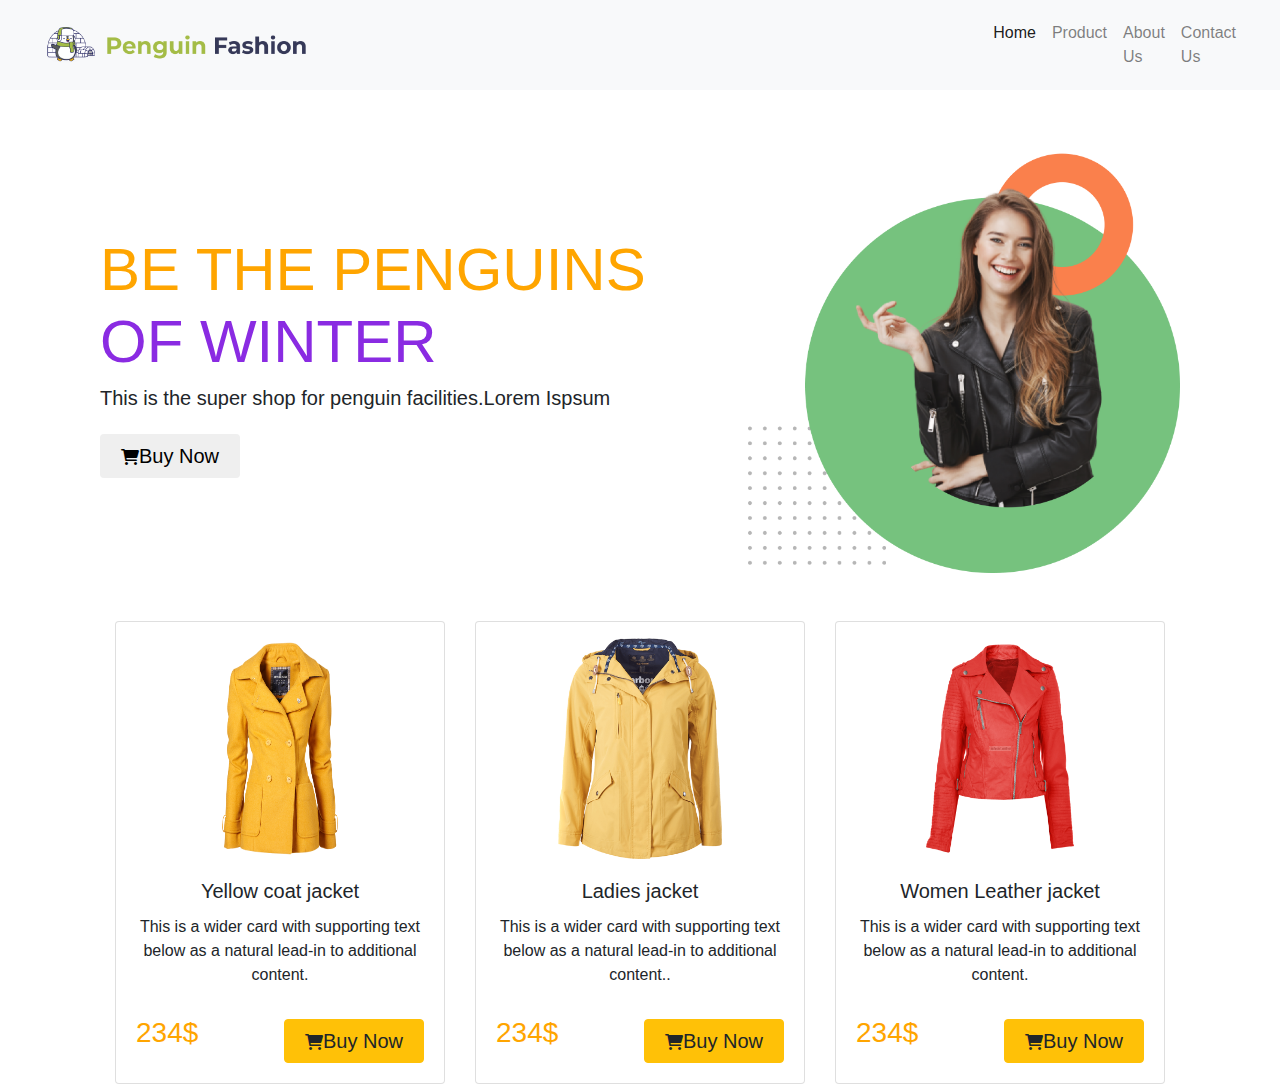
==== commit 024ec564: "new section" ====
--- a/index.html
+++ b/index.html
@@ -52,7 +52,7 @@
           <h5>This is the super shop for penguin facilities.Lorem Ispsum</h5>
           
           <div class="but">
-            <button class="btn btn-warning mt-3 buttonn"><i class="fa-solid fa-cart-shopping"></i><span class="but">Buy Now</span> </button>
+             <button class="btn  mt-3 buttonn"><i class="fa-solid fa-cart-shopping"></i><span class="but">Buy Now</span> </button>
           </div>
         
           </div>
@@ -66,13 +66,14 @@
         <div class="row row-cols-1 row-cols-md-3 g-4 mt-5 he">
           <div class="col rounded-3 gb">
             <div class="card h-100 shadow">
-              <img src="pic/jack-1.png" class="card-img-top igm shadow mt-3 rounded-3" alt="...">
+              
+              <img src="pic/jack-1.png" class="  rounded mx-auto d-block align-items-center card-img-top igm shadow mt-3 rounded-3" alt="...">
               <div class="card-body">
                 <h5 class="card-title fw-bold text-center">Yellow coat jacket</h5>
                 <p class="card-text text-center">This is a wider card with supporting text below as a natural lead-in to additional content.</p>
-                <div class="d-flex justify-content-between align-items-center">
-                  <h3 class="mt-2">234$</h3>
-                  <div class="but">
+                <div class="d-flex justify-content-between  align-items-center">
+                  <h3 class="mt-2 h3-col">234$</h3>
+                  <div class="but ">
                     <button class="btn btn-warning mt-3 buttonn"><i class="fa-solid fa-cart-shopping"></i><span class="but">Buy Now</span> </button>
                   </div>
                  </div>
@@ -81,12 +82,12 @@
           </div>
           <div class="col rounded-3 gb">
             <div class="card h-100 shadow">
-              <img src="pic/jack-2.png" class="card-img-top igm mt-3 rounded-3" alt="...">
+              <img src="pic/jack-2.png" class="rounded mx-auto d-block card-img-top igm mt-3 align-items-center rounded-3" alt="...">
               <div class="card-body">
                 <h5 class="card-title fw-bold text-center ">Ladies jacket</h5>
                 <p class="card-text text-center">This is a wider card with supporting text below as a natural lead-in to additional content..</p>
                <div class="d-flex justify-content-between align-items-center">
-                <h3 class="mt-2">234$</h3>
+                <h3 class="mt-2 h3-col">234$</h3>
                 <div class="but">
                   <button class="btn btn-warning mt-3 buttonn"><i class="fa-solid fa-cart-shopping"></i><span class="but">Buy Now</span> </button>
                 </div>
@@ -96,12 +97,12 @@
           </div>
           <div class="col rounded-3 gb">
             <div class="card h-100 shadow">
-              <img src="pic/jack-3.png" class="card-img-top mt-3 shadow igm rounded-3" alt="...">
+              <img src="pic/jack-3.png" class="rounded mx-auto d-block card-img-top mt-3 align-items-center shadow igm rounded-3" alt="...">
               <div class="card-body">
                 <h5 class="card-title fw-bold text-center">Women Leather jacket</h5>
                 <p class="card-text text-center">This is a wider card with supporting text below as a natural lead-in to additional content. </p>
                 <div class="d-flex justify-content-between align-items-center">
-                  <h3 class="mt-2">234$</h3>
+                  <h3 class="mt-2 h3-col">234$</h3>
                   <div class="but">
                     <button class="btn btn-warning mt-3 buttonn"><i class="fa-solid fa-cart-shopping"></i><span class="but">Buy Now</span> </button>
                   </div>
--- a/css/penguin.css
+++ b/css/penguin.css
@@ -21,10 +21,11 @@
 .but{
     font-weight: 800px;
     font-size: 20px;
+   
 }
 .igm{
-    width: 100%;
-    height: 80%;
+    width: 50%;
+    height: 50%;
     
 }
 .he{
@@ -32,4 +33,12 @@
 }
 .gb{
     background-color: f1f1f1;
+}
+.h3-col{
+    color: orange;
+}
+.buttonn{
+  padding-left: 20px;
+  padding-right: 20px;
+  
 }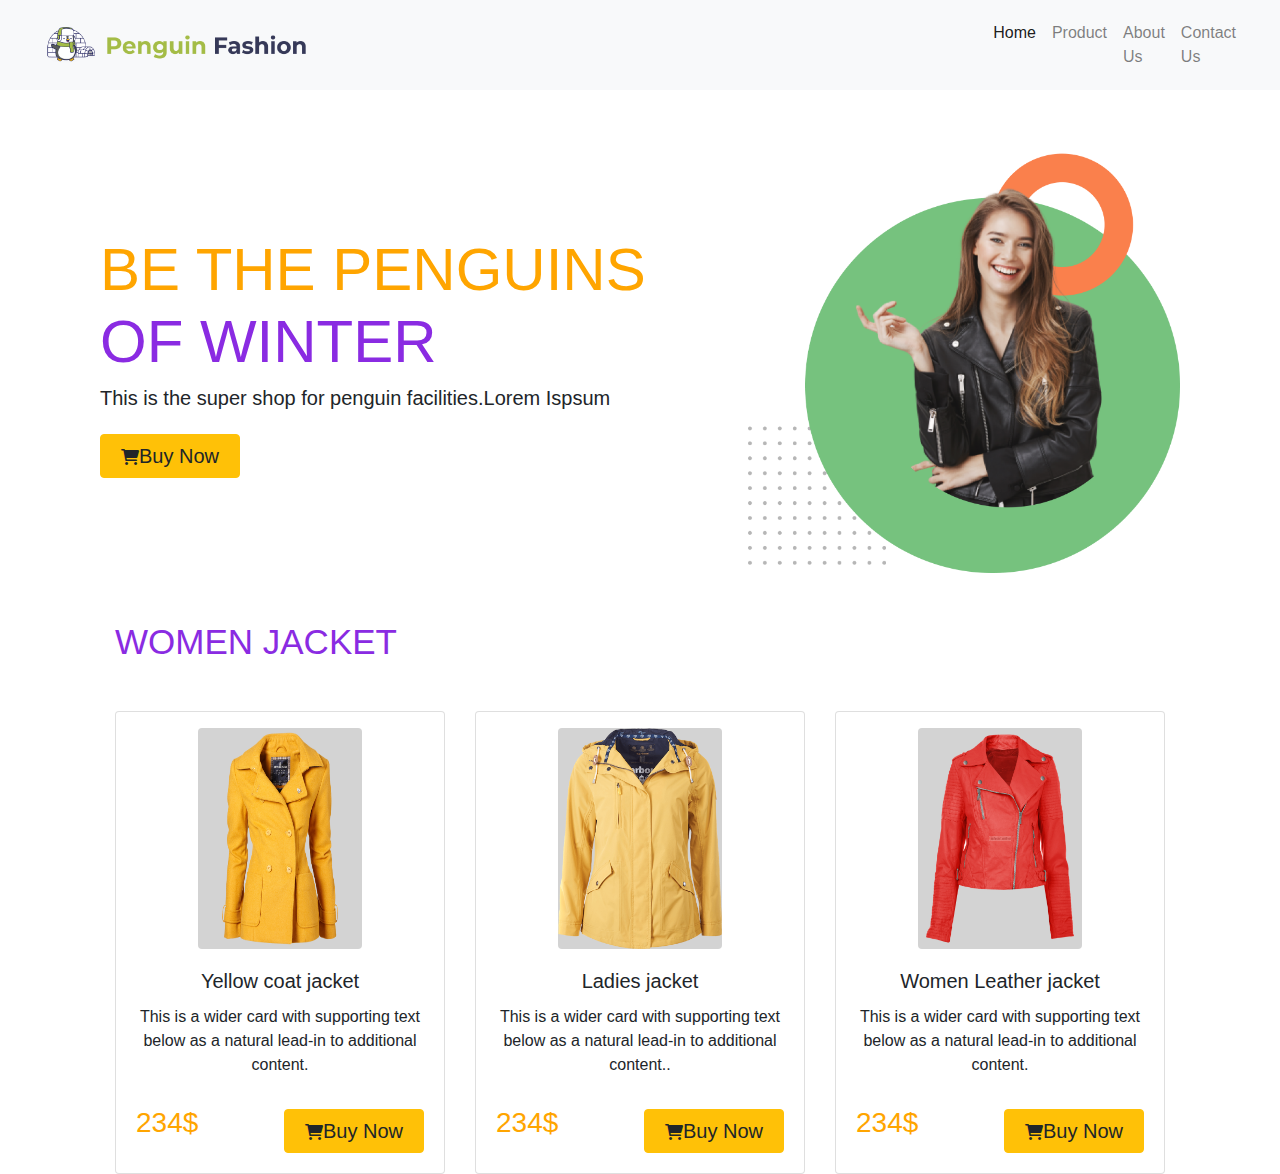
==== commit 3e735fc1: "add new" ====
--- a/index.html
+++ b/index.html
@@ -45,6 +45,7 @@
   
   
   <main class="container mt-5">
+   
     <div class="container">
       <div class="row d-flex align-items-center">
         <div class="col-md-7">
@@ -52,7 +53,7 @@
           <h5>This is the super shop for penguin facilities.Lorem Ispsum</h5>
           
           <div class="but">
-             <button class="btn  mt-3 buttonn"><i class="fa-solid fa-cart-shopping"></i><span class="but">Buy Now</span> </button>
+             <button class="btn btn-warning  mt-3 buttonn"><i class="fa-solid fa-cart-shopping"></i><span class="but">Buy Now</span> </button>
           </div>
         
           </div>
@@ -60,12 +61,12 @@
           <img class="img-women" src="icon/green.png" alt="">
         </div>
       </div>
-  
+      
       <section class="mt-5 container he">
-        <h3><Shoes></h3>
-        <div class="row row-cols-1 row-cols-md-3 g-4 mt-5 he">
+        <h3 class="mt-4 crr">WOMEN JACKET</h3>
+     <div class="row row-cols-1 row-cols-md-3 g-4 mt-5 he">
           <div class="col rounded-3 gb">
-            <div class="card h-100 shadow">
+            <div class="card h-100 ">
               
               <img src="pic/jack-1.png" class="  rounded mx-auto d-block align-items-center card-img-top igm shadow mt-3 rounded-3" alt="...">
               <div class="card-body">
@@ -81,7 +82,7 @@
             </div>
           </div>
           <div class="col rounded-3 gb">
-            <div class="card h-100 shadow">
+            <div class="card h-100">
               <img src="pic/jack-2.png" class="rounded mx-auto d-block card-img-top igm mt-3 align-items-center rounded-3" alt="...">
               <div class="card-body">
                 <h5 class="card-title fw-bold text-center ">Ladies jacket</h5>
@@ -96,7 +97,7 @@
             </div>
           </div>
           <div class="col rounded-3 gb">
-            <div class="card h-100 shadow">
+            <div class="card h-100 ">
               <img src="pic/jack-3.png" class="rounded mx-auto d-block card-img-top mt-3 align-items-center shadow igm rounded-3" alt="...">
               <div class="card-body">
                 <h5 class="card-title fw-bold text-center">Women Leather jacket</h5>
--- a/css/penguin.css
+++ b/css/penguin.css
@@ -26,14 +26,14 @@
 .igm{
     width: 50%;
     height: 50%;
+    background-color: lightgray;
     
 }
 .he{
     height: 40%;
 }
-.gb{
-    background-color: f1f1f1;
-}
+
+
 .h3-col{
     color: orange;
 }
@@ -41,4 +41,9 @@
   padding-left: 20px;
   padding-right: 20px;
   
+}
+.crr{
+    color: blueviolet;
+    font-size: 35px;
+    font-weight: 11 00PX;
 }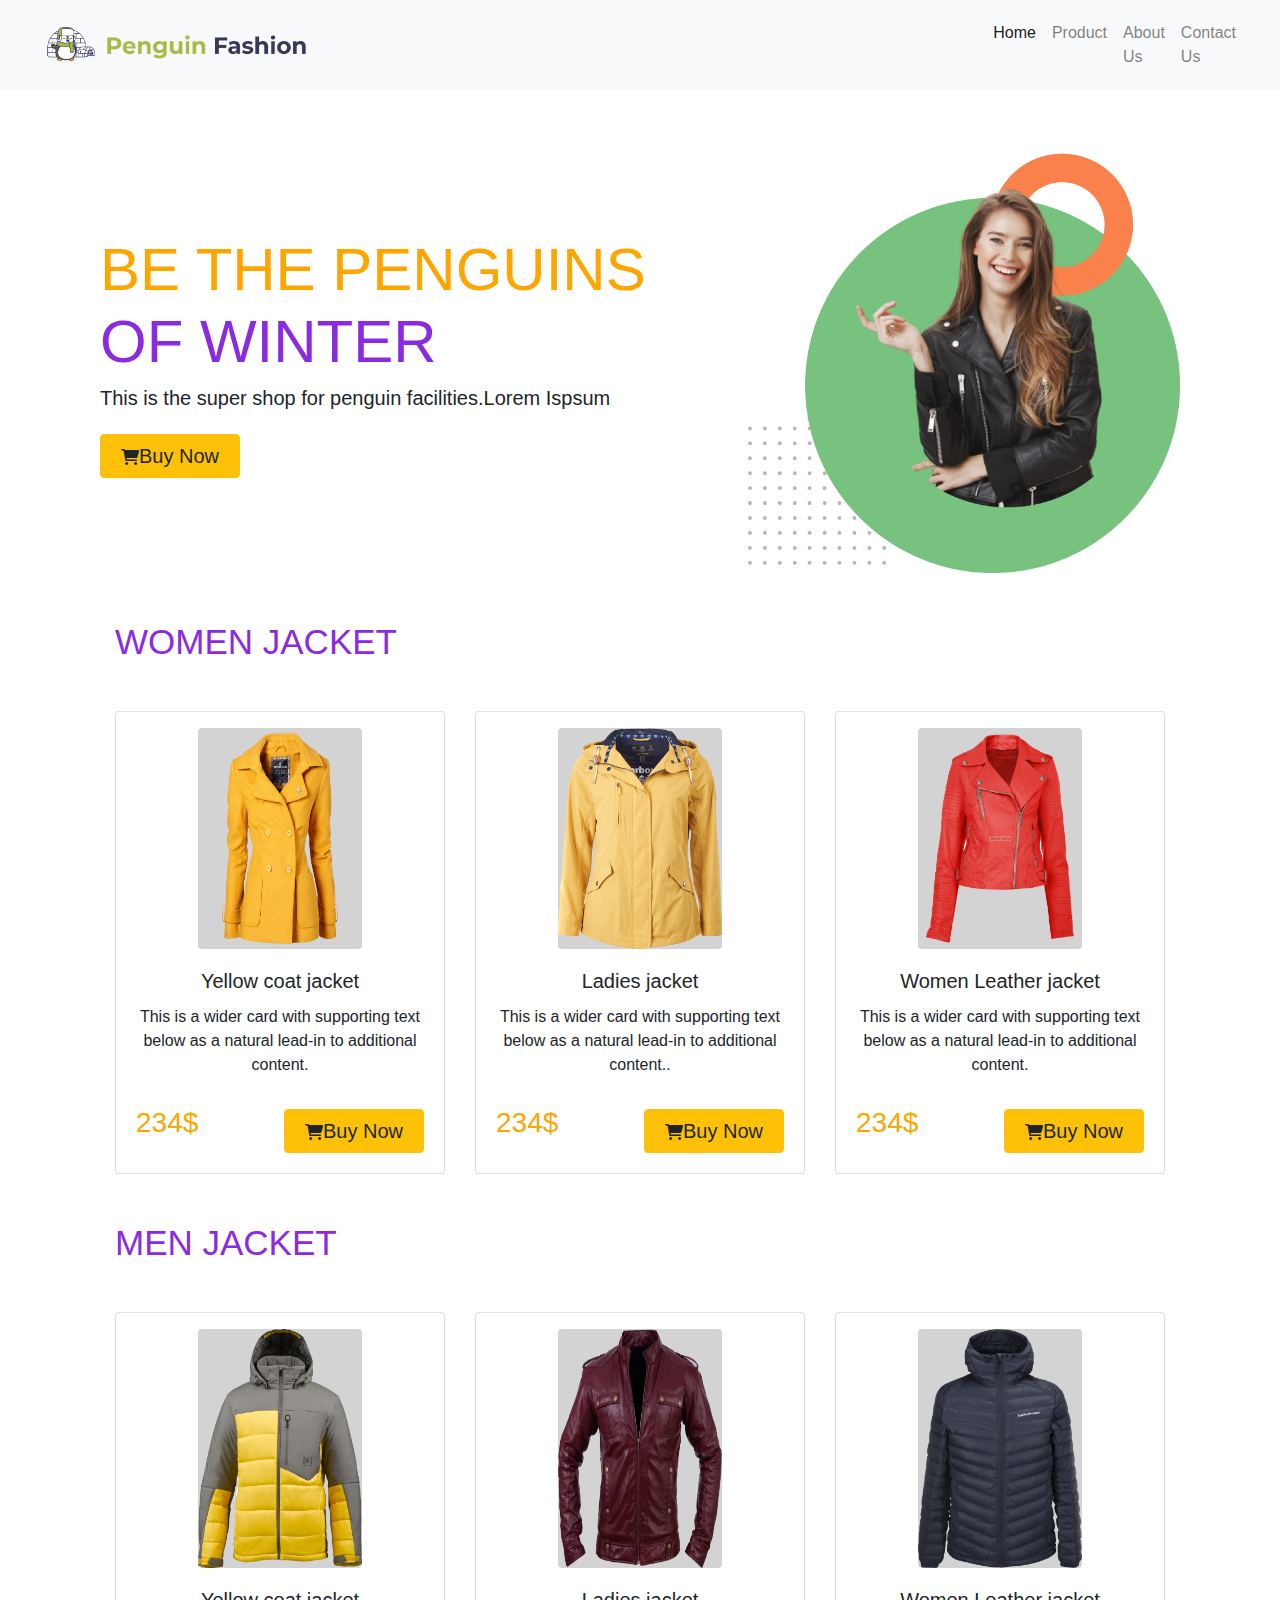
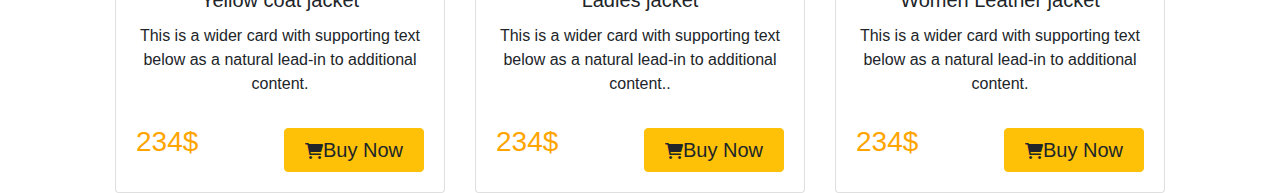
==== commit d67174bb: "add new" ====
--- a/index.html
+++ b/index.html
@@ -113,6 +113,58 @@
           </div>
         </div>
        </section>
+       <section class="mt-5 container he">
+        <h3 class="mt-4 crr">MEN JACKET</h3>
+     <div class="row row-cols-1 row-cols-md-3 g-4 mt-5 he">
+          <div class="col rounded-3 gb">
+            <div class="card h-100 ">
+              
+              <img src="pic/jack-4.png" class="  rounded mx-auto d-block align-items-center card-img-top igm shadow mt-3 rounded-3" alt="...">
+              <div class="card-body">
+                <h5 class="card-title fw-bold text-center">Yellow coat jacket</h5>
+                <p class="card-text text-center">This is a wider card with supporting text below as a natural lead-in to additional content.</p>
+                <div class="d-flex justify-content-between  align-items-center">
+                  <h3 class="mt-2 h3-col">234$</h3>
+                  <div class="but ">
+                    <button class="btn btn-warning mt-3 buttonn"><i class="fa-solid fa-cart-shopping"></i><span class="but">Buy Now</span> </button>
+                  </div>
+                 </div>
+              </div>
+            </div>
+          </div>
+          <div class="col rounded-3 gb">
+            <div class="card h-100">
+              <img src="pic/jack-5.png" class="rounded mx-auto d-block card-img-top igm mt-3 align-items-center rounded-3" alt="...">
+              <div class="card-body">
+                <h5 class="card-title fw-bold text-center ">Ladies jacket</h5>
+                <p class="card-text text-center">This is a wider card with supporting text below as a natural lead-in to additional content..</p>
+               <div class="d-flex justify-content-between align-items-center">
+                <h3 class="mt-2 h3-col">234$</h3>
+                <div class="but">
+                  <button class="btn btn-warning mt-3 buttonn"><i class="fa-solid fa-cart-shopping"></i><span class="but">Buy Now</span> </button>
+                </div>
+               </div>
+              </div>
+            </div>
+          </div>
+          <div class="col rounded-3 gb">
+            <div class="card h-100 ">
+              <img src="pic/jack-6.png" class="rounded mx-auto d-block card-img-top mt-3 align-items-center shadow igm rounded-3" alt="...">
+              <div class="card-body">
+                <h5 class="card-title fw-bold text-center">Women Leather jacket</h5>
+                <p class="card-text text-center">This is a wider card with supporting text below as a natural lead-in to additional content. </p>
+                <div class="d-flex justify-content-between align-items-center">
+                  <h3 class="mt-2 h3-col">234$</h3>
+                  <div class="but">
+                    <button class="btn btn-warning mt-3 buttonn"><i class="fa-solid fa-cart-shopping"></i><span class="but">Buy Now</span> </button>
+                  </div>
+                 </div>
+              </div>
+            </div>
+          </div>
+        </div>
+       </section>
+       <section class="container"></section>
   </main>
 
    
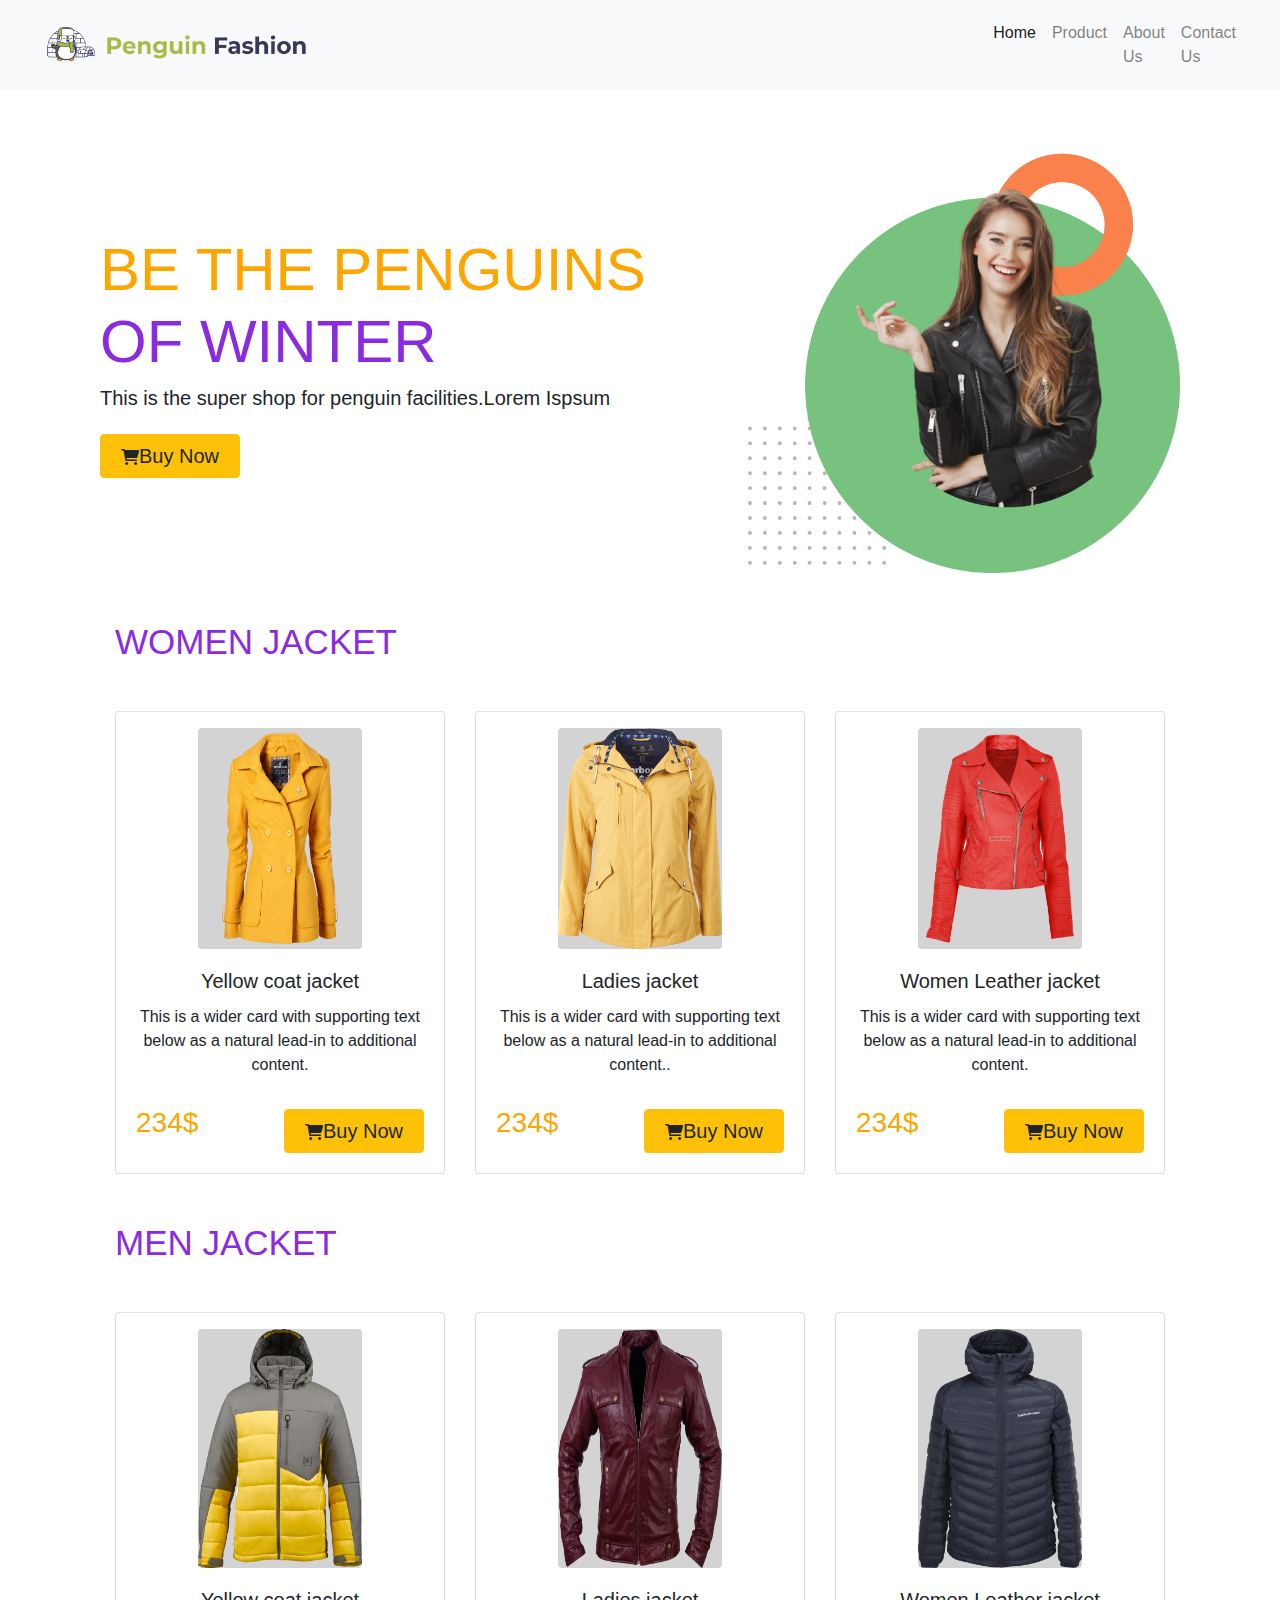
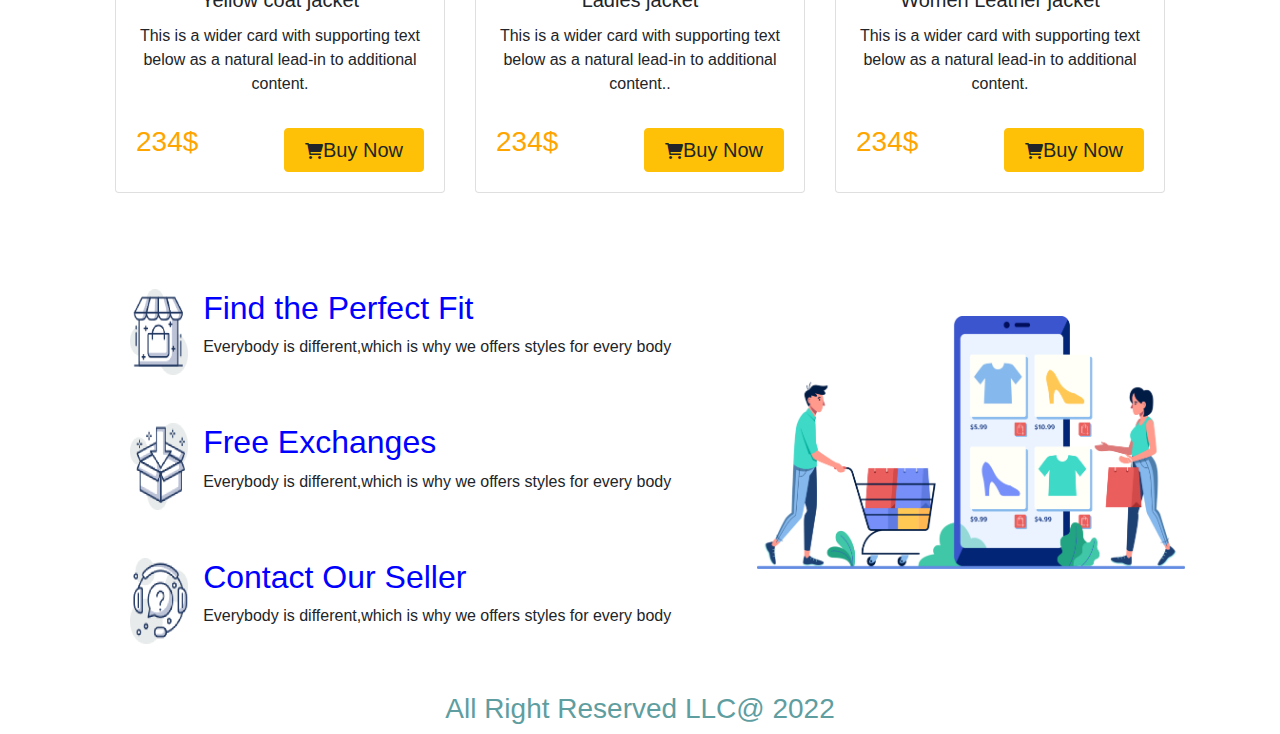
==== commit 7f3107c2: "new" ====
--- a/index.html
+++ b/index.html
@@ -164,8 +164,46 @@
           </div>
         </div>
        </section>
-       <section class="container"></section>
+       <section class="container mt-5 mr">
+        <div class="row  d-flex align-items-center">
+          <div class="col-md-7">
+            <div class="container d-flex justify-content-center mt-5">
+              <img src="icon/one.png" class="last-img" alt="">
+              <div  class="container ">
+                <h2 class="yy">Find the Perfect Fit</h2>
+                <p>Everybody is different,which is why we offers styles for every body</p>
+              </div>
+
+            </div>
+            <div class="container d-flex justify-content-center mt-5">
+              <img src="icon/two.png"  class="last-img" alt="">
+              <div class="container">
+                <h2 class="yy">Free Exchanges</h2>
+                <p>Everybody is different,which is why we offers styles for every body</p>
+              </div>
+              
+            </div>
+            <div class="container d-flex justify-content-center mt-5">
+              <img src="icon/three.png" class="last-img" alt="">
+              <div  class="container">
+                <h2 class="yy">Contact Our Seller</h2>
+                <p>Everybody is different,which is why we offers styles for every body</p>
+              </div>
+              
+            </div>
+
+          </div>
+          <div class="col-md-5">
+        <img class="img-las" src="icon/left1.png" alt="">
+          </div>
+        </div>
+    </section>
   </main>
+  <footer class="foooter mt-5  ">
+    <h3>All Right Reserved LLC@ 2022</h3>
+
+
+  </footer>
 
    
 
--- a/css/penguin.css
+++ b/css/penguin.css
@@ -46,4 +46,21 @@
     color: blueviolet;
     font-size: 35px;
     font-weight: 11 00PX;
+}
+.img-las{
+    width: 100%;
+}
+.last-img{
+    width: 10%;
+}
+.mr{
+    height: 100%;
+    width: 1100px;
+}
+.foooter{
+    text-align: center;
+    color: cadetblue;
+}
+.yy{
+    color: blue;
 }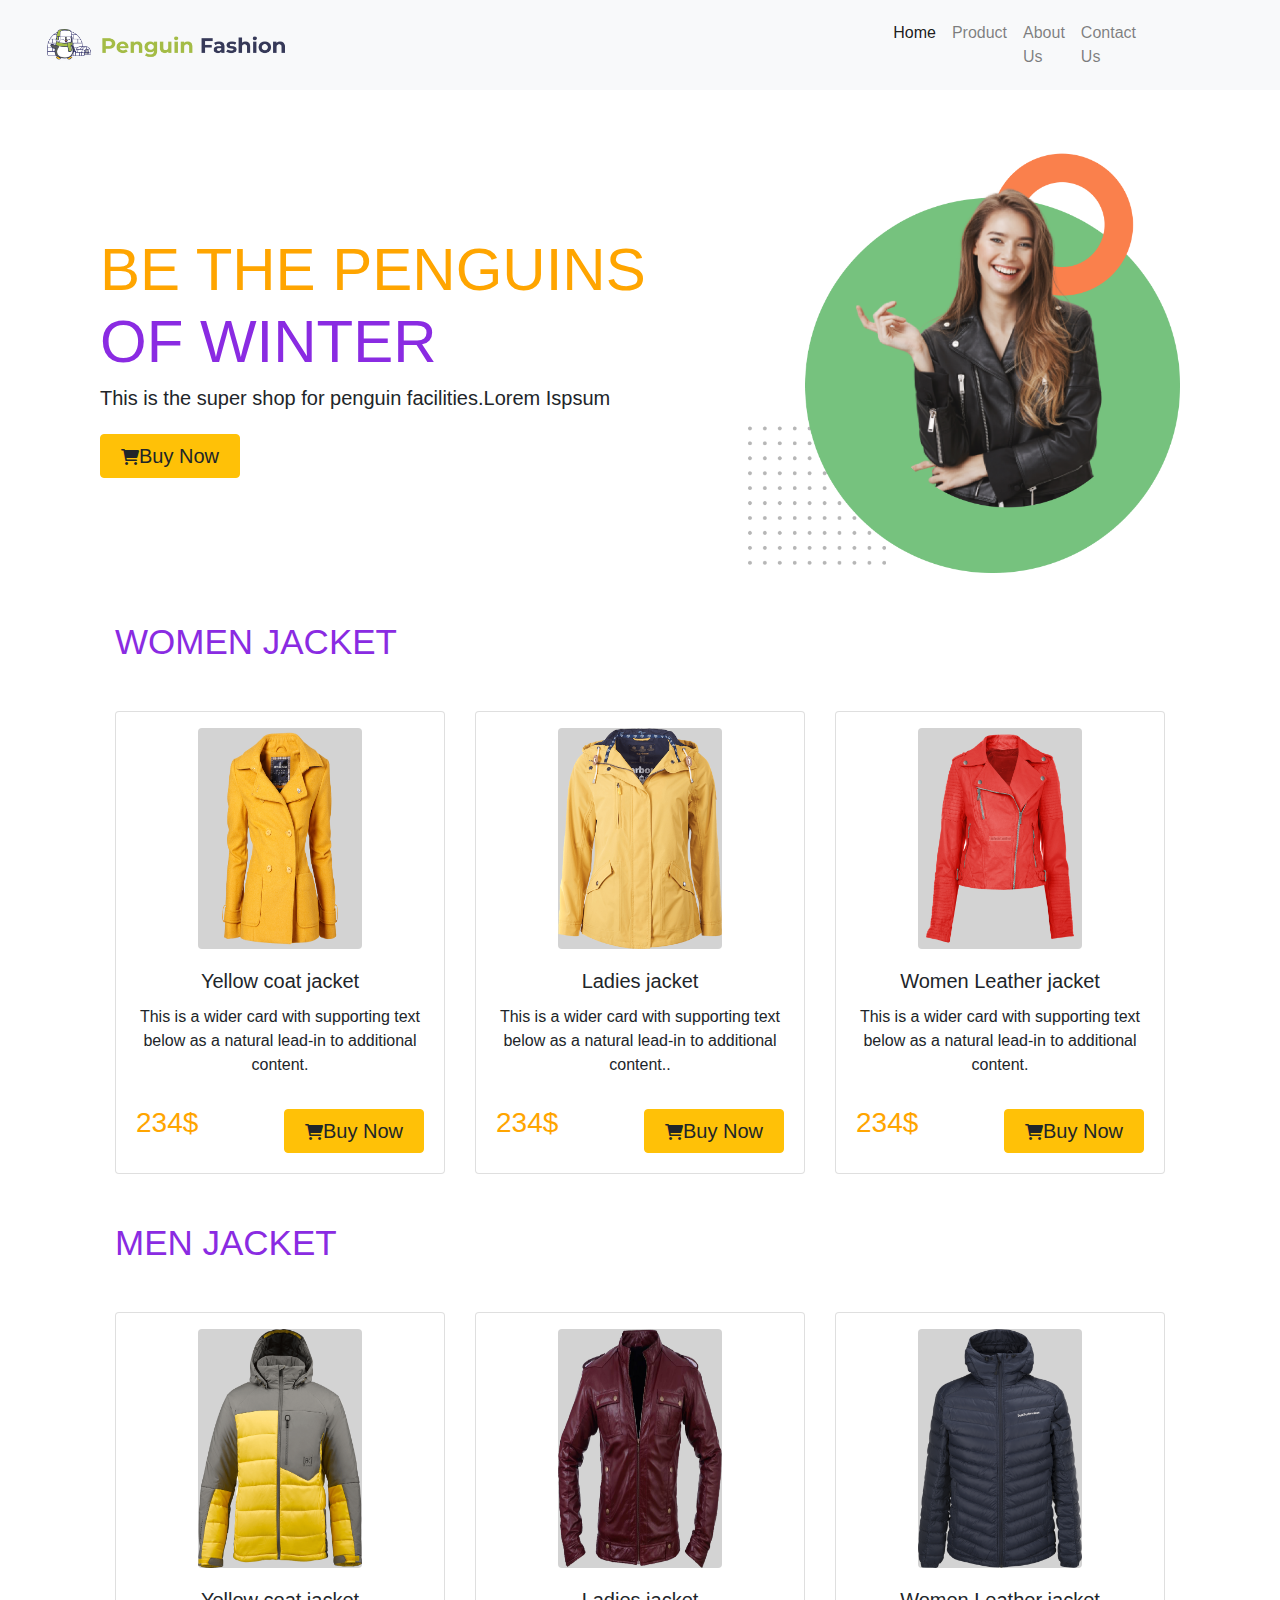
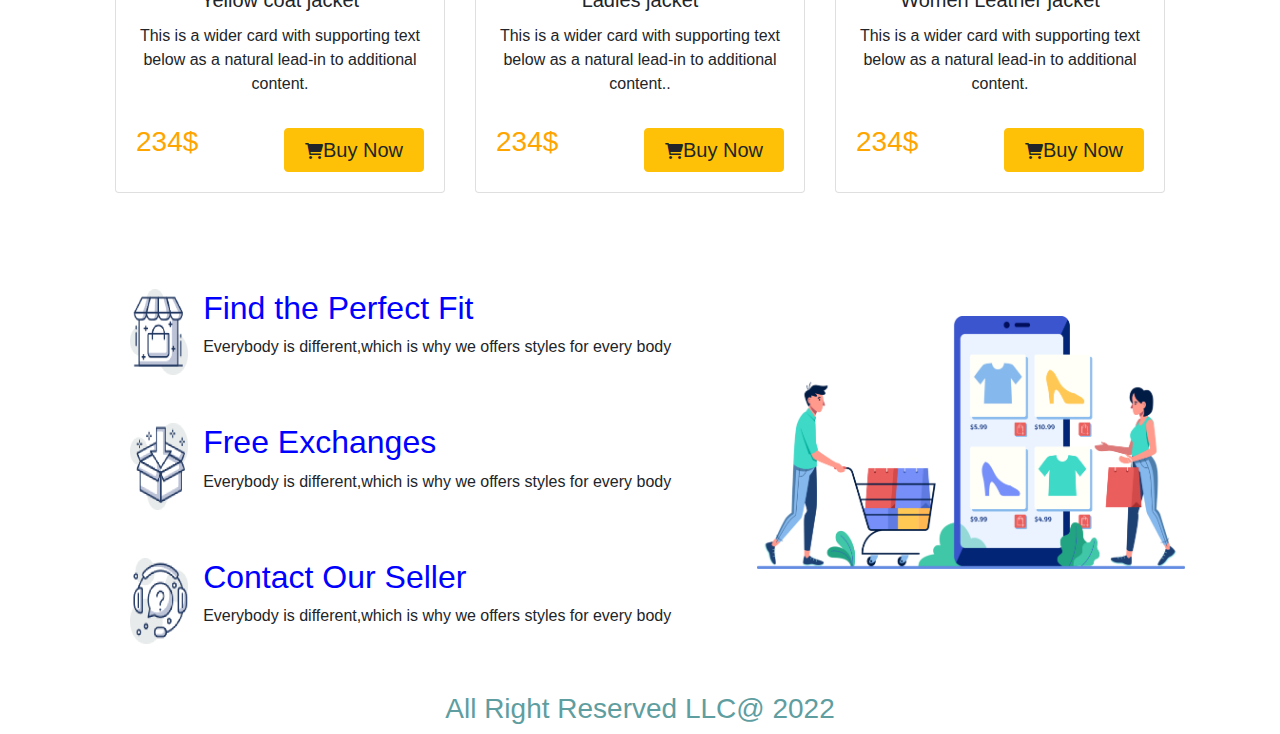
==== commit 5d70800a: "add" ====
--- a/index.html
+++ b/index.html
@@ -22,7 +22,7 @@
           <button class="navbar-toggler" type="button" data-bs-toggle="collapse" data-bs-target="#navbarNav" aria-controls="navbarNav" aria-expanded="false" aria-label="Toggle navigation">
             <span class="navbar-toggler-icon"></span>
           </button>
-          <div class="collapse navbar-collapse spacing-nav" id="navbarNav ">
+          <div class="collapse navbar-collapse spacing-nav coll d-flex justify-content-center" id="navbarNav ">
             <ul class="navbar-nav ">
               <li class="nav-item">
                 <a class="nav-link active" aria-current="page" href="#">Home</a>
--- a/css/penguin.css
+++ b/css/penguin.css
@@ -1,5 +1,9 @@
 .img-penguin{
     width: 30%;
+}
+.coll{
+    
+    padding-right: 100px;
 }
 .spacing-nav{
    
